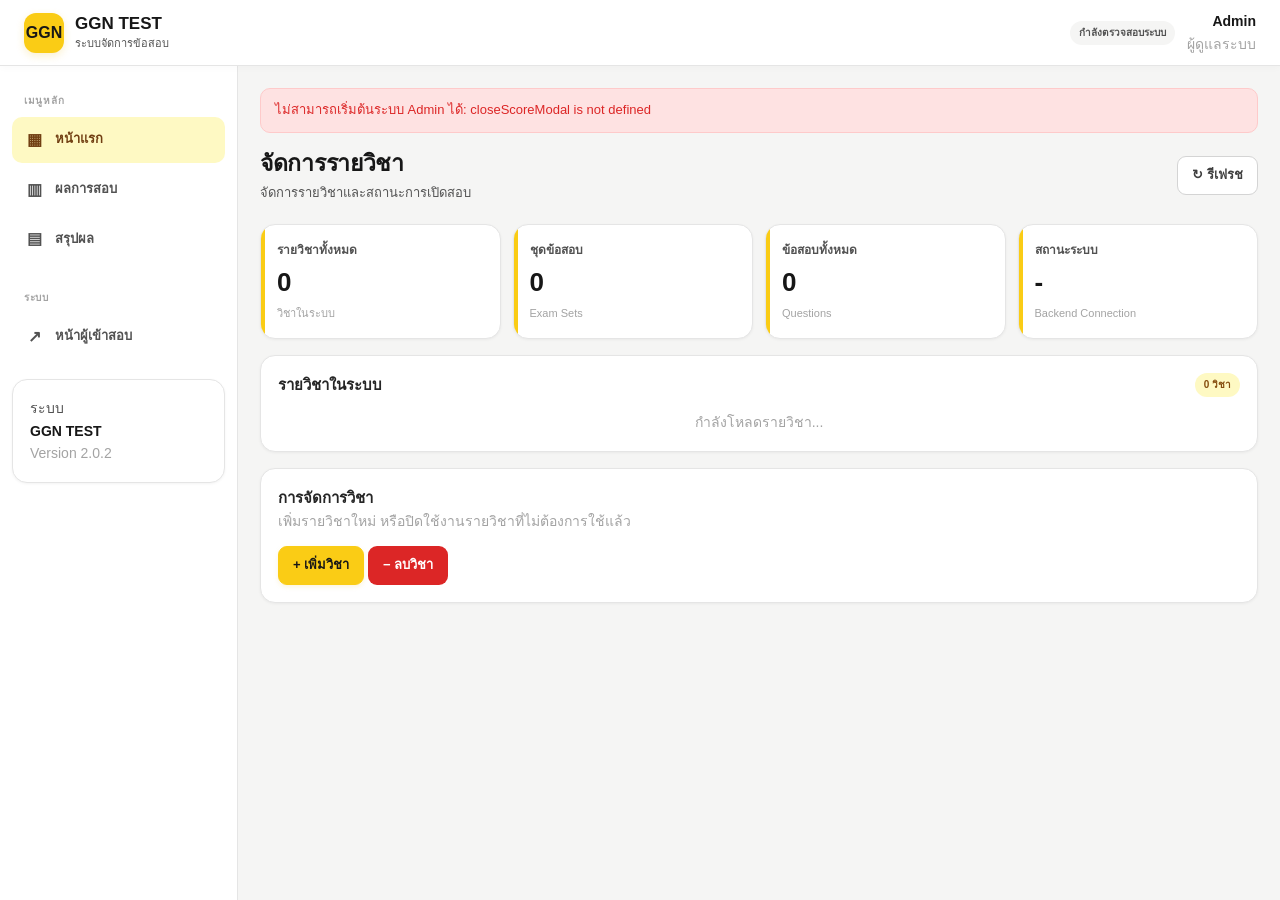
==== admin.html @ 01e1faf5 "Initial commit" ====
<!DOCTYPE html>
<html lang="th">
<head>
  <meta charset="UTF-8">
  <meta name="viewport" content="width=device-width, initial-scale=1.0">
  <meta name="description" content="GGN Test Admin - ระบบจัดการข้อสอบ">
  <meta name="theme-color" content="#facc15">

  <title>GGN TEST | Admin</title>

  <link rel="stylesheet" href="css/style.css?v=2.3.0">
</head>

<body>

  <!-- HEADER -->
  <header class="main-header">
    <div class="brand">
      <div class="brand-logo">GGN</div>
      <div>
        <div class="brand-name">GGN TEST</div>
        <div class="brand-subtitle">ระบบจัดการข้อสอบ</div>
      </div>
    </div>

    <div class="flex flex-center gap-3">
      <div id="admin-connection-status" class="admin-connection">
        <span class="badge badge-secondary">กำลังตรวจสอบระบบ</span>
      </div>

      <div class="text-right">
        <strong id="admin-name">Admin</strong>
        <div id="admin-role" class="text-muted">ผู้ดูแลระบบ</div>
      </div>
    </div>
  </header>

  <div class="admin-layout">

    <!-- SIDEBAR -->
    <aside class="sidebar">
      <div class="sidebar-title">เมนูหลัก</div>

      <ul class="sidebar-menu">
        <li>
          <a href="#dashboard"
             class="sidebar-link active"
             data-section="dashboard">
            <span class="sidebar-icon">▦</span>
            หน้าแรก
          </a>
        </li>

        <li>
          <a href="#results"
             class="sidebar-link"
             data-section="results">
            <span class="sidebar-icon">▥</span>
            ผลการสอบ
          </a>
        </li>

        <li>
          <a href="#summary"
             class="sidebar-link"
             data-section="summary">
            <span class="sidebar-icon">▤</span>
            สรุปผล
          </a>
        </li>
      </ul>

      <div class="sidebar-title mt-4">ระบบ</div>

      <ul class="sidebar-menu">
        <li>
          <a href="index.html"
             class="sidebar-link"
             target="_blank"
             rel="noopener">
            <span class="sidebar-icon">↗</span>
            หน้าผู้เข้าสอบ
          </a>
        </li>
      </ul>

      <div class="card mt-4">
        <div class="text-secondary">ระบบ</div>
        <strong>GGN TEST</strong>
        <div class="text-muted">Version 2.0.2</div>
      </div>
    </aside>

    <!-- MAIN -->
    <main class="admin-main">
      <div class="page-content">

        <div id="admin-global-alert"
             class="alert hidden"
             role="alert"
             aria-live="polite"></div>

        <!-- GLOBAL LOADING -->
        <div id="admin-loading"
             class="admin-loading-screen">
          <div class="loading-content">
            <div class="spinner"></div>
            <p>กำลังโหลดข้อมูลระบบ</p>
          </div>
        </div>

        <!-- ==========================================
             PAGE 1: DASHBOARD / SUBJECTS
             ========================================== -->
        <section id="dashboard-section" class="admin-section">

          <div class="page-header">
            <div>
              <h1 class="page-title">จัดการรายวิชา</h1>
              <p class="page-description">
                จัดการรายวิชาและสถานะการเปิดสอบ
              </p>
            </div>

            <button type="button"
                    id="btn-refresh-dashboard"
                    class="btn btn-secondary">
              ↻ รีเฟรช
            </button>
          </div>

          <div class="stats-grid mb-4">

            <div class="stat-card">
              <div class="stat-label">รายวิชาทั้งหมด</div>
              <div id="stat-total-subjects" class="stat-value">0</div>
              <div class="stat-description">วิชาในระบบ</div>
            </div>

            <div class="stat-card">
              <div class="stat-label">ชุดข้อสอบ</div>
              <div id="stat-total-examsets" class="stat-value">0</div>
              <div class="stat-description">Exam Sets</div>
            </div>

            <div class="stat-card">
              <div class="stat-label">ข้อสอบทั้งหมด</div>
              <div id="stat-total-questions" class="stat-value">0</div>
              <div class="stat-description">Questions</div>
            </div>

            <div class="stat-card">
              <div class="stat-label">สถานะระบบ</div>
              <div id="stat-system-status"
                   class="stat-value text-success">-</div>
              <div class="stat-description">Backend Connection</div>
            </div>

          </div>

          <div class="card mb-4">
            <div class="card-header">
              <div class="card-title">รายวิชาในระบบ</div>
              <span id="dashboard-subject-count" class="badge badge-primary">0 วิชา</span>
            </div>

            <div id="dashboard-subjects-loading"
                 class="text-center text-muted">
              กำลังโหลดรายวิชา...
            </div>

            <div id="dashboard-subject-list"
                 class="subject-grid">
              <!-- Rendered by admin.js -->
            </div>

            <div id="dashboard-subjects-empty"
                 class="empty-state hidden">
              <div class="empty-state-title">
                ไม่พบข้อมูลรายวิชา
              </div>
            </div>
          </div>

          <div class="card subject-management-card">
            <div class="card-header">
              <div>
                <div class="card-title">การจัดการวิชา</div>
                <p class="text-muted">เพิ่มรายวิชาใหม่ หรือปิดใช้งานรายวิชาที่ไม่ต้องการใช้แล้ว</p>
              </div>
            </div>

            <div class="subject-management-actions">
              <button type="button"
                      id="btn-add-subject"
                      class="btn btn-primary">
                + เพิ่มวิชา
              </button>

              <button type="button"
                      id="btn-delete-subject"
                      class="btn btn-danger">
                − ลบวิชา
              </button>
            </div>
          </div>

        </section>

        <!-- ==========================================
             PAGE 2: QUESTION MANAGEMENT
             ========================================== -->
        <section id="questions-section"
                 class="admin-section hidden">

          <div class="page-header">
            <div>
              <button type="button"
                      id="btn-back-subjects"
                      class="btn btn-secondary btn-sm">
                ← กลับหน้ารายวิชา
              </button>
              <h1 id="question-page-subject-name" class="page-title">จัดการข้อสอบ</h1>
              <p id="question-page-description" class="page-description">
                แสดงข้อสอบทั้งหมดของรายวิชาที่เลือก พร้อมตัวเลือกและเฉลย
              </p>
            </div>

            <button type="button"
                    id="btn-add-question"
                    class="btn btn-primary">
              + เพิ่มข้อสอบ
            </button>
          </div>

          <div class="card question-subject-context mb-4">
            <div class="card-header">
              <div class="card-title">คลังข้อสอบรายวิชา</div>
              <span id="question-subject-context" class="badge badge-primary">ยังไม่ได้เลือกรายวิชา</span>
            </div>
            <p class="text-muted">รายการนี้รวมข้อสอบของรายวิชาที่เลือกจากทุกชุดสอบและรุ่น โดยแสดงชุดสอบกำกับในแต่ละข้อ</p>
          </div>

          <div class="card mb-4 hidden" aria-hidden="true">
            <div class="card-header">
              <div class="card-title">ค้นหาและกรองข้อสอบ</div>
            </div>

            <div class="form-row">

              <div class="form-group">
                <label for="filter-subject" class="form-label">
                  รายวิชา
                </label>
                <select id="filter-subject" class="form-control">
                  <option value="">ทุกรายวิชา</option>
                </select>
              </div>

              <div class="form-group">
                <label for="filter-examset" class="form-label">
                  ชุดข้อสอบ
                </label>
                <select id="filter-examset"
                        class="form-control"
                        disabled>
                  <option value="">เลือกรายวิชาก่อน</option>
                </select>
              </div>

              <div class="form-group">
                <label for="filter-question-status"
                       class="form-label">
                  สถานะข้อสอบ
                </label>
                <select id="filter-question-status"
                        class="form-control">
                  <option value="">ทุกสถานะ</option>
                  <option value="ACTIVE">ใช้งาน</option>
                  <option value="INACTIVE">ปิดใช้งาน</option>
                </select>
              </div>

              <div class="form-group">
                <label for="question-search" class="form-label">
                  ค้นหาข้อความ
                </label>
                <input type="search"
                       id="question-search"
                       class="form-control"
                       placeholder="ค้นหาคำถาม...">
              </div>

            </div>

            <div class="flex flex-wrap gap-2">
              <button type="button"
                      id="btn-search-questions"
                      class="btn btn-primary">
                ค้นหา
              </button>

              <button type="button"
                      id="btn-reset-question-filter"
                      class="btn btn-secondary">
                ล้างตัวกรอง
              </button>
            </div>
          </div>

          <div class="card">
            <div class="card-header">
              <div class="card-title">รายการข้อสอบ</div>
              <span id="question-count"
                    class="badge badge-info">0 รายการ</span>
            </div>

            <div id="question-list-loading"
                 class="text-center text-muted">
              กำลังโหลดข้อสอบ...
            </div>

            <div id="question-table-container"
                 class="table-wrapper hidden">
              <table class="table">
                <thead>
                  <tr>
                    <th width="65">ข้อ</th>
                    <th>คำถามและตัวเลือก A–D</th>
                    <th>ชุดสอบ / รุ่น</th>
                    <th width="80">คะแนน</th>
                    <th width="90">เฉลย</th>
                    <th width="100">สถานะ</th>
                    <th width="130">จัดการ</th>
                  </tr>
                </thead>
                <tbody id="question-table-body"></tbody>
              </table>
            </div>

            <div id="question-list-empty"
                 class="empty-state hidden">
              <div class="empty-state-title">ไม่พบข้อสอบ</div>
              <p class="empty-state-description">
                รายวิชานี้ยังไม่มีข้อสอบ หรือยังไม่มีชุดสอบที่กำหนดไว้
              </p>
            </div>
          </div>

        </section>

        <!-- ==========================================
             PAGE 3: RESULTS
             ========================================== -->
        <section id="results-section"
                 class="admin-section hidden">

          <div class="page-header">
            <div>
              <h1 class="page-title">ผลการสอบ</h1>
              <p class="page-description">
                ตรวจสอบคะแนนรายบุคคลทั้ง 9 วิชา และแก้ไขคะแนนรายข้อ
              </p>
            </div>
            <button type="button" id="btn-refresh-results" class="btn btn-secondary">
              ↻ รีเฟรช
            </button>
          </div>

          <div class="card mb-4">
            <div class="form-row">
              <div class="form-group">
                <label for="result-filter-cohort" class="form-label">รุ่นการทดสอบ</label>
                <select id="result-filter-cohort" class="form-control">
                  <option value="">เลือกรุ่นสอบ</option>
                </select>
              </div>
              <div class="form-group">
                <label for="result-search" class="form-label">ค้นหาผู้เข้าสอบ</label>
                <input type="search" id="result-search" class="form-control"
                       placeholder="ชื่อหรือเลขประจำตัวประชาชน">
              </div>
            </div>
            <button type="button" id="btn-search-results" class="btn btn-primary">
              ค้นหา
            </button>
          </div>

          <div id="result-list-panel" class="card">
            <div class="card-header">
              <div class="card-title">คะแนนผู้เข้าสอบรายบุคคล</div>
              <span id="result-count" class="badge badge-info">0 รายการ</span>
            </div>
            <div id="result-list-loading" class="text-center text-muted">
              กำลังโหลดผลสอบ...
            </div>
            <div id="result-table-container" class="table-wrapper hidden">
              <table class="table result-wide-table">
                <thead id="result-table-head"></thead>
                <tbody id="result-table-body"></tbody>
              </table>
            </div>
            <div id="result-list-empty" class="empty-state hidden">
              <div class="empty-state-title">ยังไม่มีข้อมูลผลสอบ</div>
            </div>
          </div>

          <div id="result-detail-panel" class="card hidden mt-4">
            <div class="card-header">
              <div>
                <div class="card-title">แก้ไขคะแนนรายบุคคล</div>
                <div id="result-detail-person" class="text-muted"></div>
              </div>
              <button type="button" id="btn-back-results" class="btn btn-secondary">
                กลับรายการ
              </button>
            </div>
            <p class="text-muted">
              แสดงคำตอบและคะแนนทั้ง 9 วิชา 90 ข้อ เปลี่ยนคะแนนแล้วระบบจะบันทึกทับทันที
            </p>
            <div id="result-detail-loading" class="text-center text-muted hidden">
              กำลังโหลดรายละเอียด...
            </div>
            <div id="result-detail-content" class="result-detail-grid"></div>
          </div>
        </section>

        <section id="summary-section" class="admin-section hidden">
          <div class="page-header">
            <div>
              <h1 class="page-title">สรุปผลการสอบ</h1>
              <p class="page-description">
                คะแนนเฉลี่ยของผู้เข้าสอบทั้งรุ่น แยกตาม 9 วิชา
              </p>
            </div>
            <button type="button" id="btn-refresh-summary" class="btn btn-secondary">
              ↻ รีเฟรช
            </button>
          </div>

          <div class="card mb-4">
            <div class="summary-toolbar">
              <div class="form-group">
                <label for="summary-filter-cohort" class="form-label">รุ่นการทดสอบ</label>
                <select id="summary-filter-cohort" class="form-control">
                  <option value="">เลือกรุ่นการทดสอบ</option>
                </select>
              </div>
              <button type="button" id="btn-load-summary" class="btn btn-primary">
                แสดงคะแนนเฉลี่ย
              </button>
            </div>
          </div>

          <div class="card">
            <div id="summary-loading" class="text-center text-muted hidden">
              กำลังคำนวณคะแนนเฉลี่ย...
            </div>
            <div class="table-wrapper">
              <table class="table">
                <thead>
                  <tr>
                    <th>ลำดับ</th>
                    <th>รายวิชา</th>
                    <th>คะแนนเฉลี่ย</th>
                  </tr>
                </thead>
                <tbody id="summary-subject-body"></tbody>
              </table>
            </div>
            <div id="summary-empty" class="empty-state hidden">
              <div class="empty-state-title">ยังไม่มีข้อมูลคะแนน</div>
            </div>
          </div>
        </section>

      </div>
    </main>
  </div>

  <!-- ================================================
       ADD SUBJECT MODAL
       ================================================ -->
  <div id="subject-add-modal"
       class="modal-overlay hidden"
       role="dialog"
       aria-modal="true"
       aria-labelledby="subject-add-modal-title">
    <div class="modal">
      <div class="modal-header">
        <h3 id="subject-add-modal-title" class="modal-title">เพิ่มรายวิชา</h3>
        <button type="button" id="btn-close-subject-add-modal" class="btn btn-secondary btn-sm">ปิด</button>
      </div>
      <form id="subject-add-form">
        <div class="modal-body">
          <div class="form-group">
            <label for="subject-add-code" class="form-label">รหัสวิชา <span class="required">*</span></label>
            <input type="text" id="subject-add-code" name="subjectCode" class="form-control" maxlength="40" required>
          </div>
          <div class="form-group">
            <label for="subject-add-name" class="form-label">ชื่อวิชา <span class="required">*</span></label>
            <input type="text" id="subject-add-name" name="subjectName" class="form-control" maxlength="150" required>
          </div>
          <div class="form-group">
            <label for="subject-add-order" class="form-label">ลำดับการแสดงผล</label>
            <input type="number" id="subject-add-order" name="displayOrder" class="form-control" min="1" step="1">
          </div>
          <div id="subject-add-form-error" class="alert alert-danger hidden" role="alert"></div>
        </div>
        <div class="modal-footer">
          <button type="button" id="btn-cancel-subject-add" class="btn btn-secondary">ยกเลิก</button>
          <button type="submit" id="btn-save-subject" class="btn btn-primary">บันทึกวิชา</button>
        </div>
      </form>
    </div>
  </div>

  <!-- ================================================
       DELETE / DEACTIVATE SUBJECT MODAL
       ================================================ -->
  <div id="subject-delete-modal"
       class="modal-overlay hidden"
       role="dialog"
       aria-modal="true"
       aria-labelledby="subject-delete-modal-title">
    <div class="modal">
      <div class="modal-header">
        <h3 id="subject-delete-modal-title" class="modal-title">ลบหรือปิดใช้งานรายวิชา</h3>
        <button type="button" id="btn-close-subject-delete-modal" class="btn btn-secondary btn-sm">ปิด</button>
      </div>
      <form id="subject-delete-form">
        <div class="modal-body">
          <div class="form-group">
            <label for="subject-delete-select" class="form-label">เลือกรายวิชา</label>
            <select id="subject-delete-select" name="subjectId" class="form-control" required>
              <option value="">เลือกรายวิชา</option>
            </select>
          </div>
          <div class="alert alert-warning">
            หากวิชานี้ยังไม่มีประวัติการสอบ ระบบจะลบชุดสอบและข้อสอบที่ผูกอยู่ด้วย หากมีประวัติการสอบหรือคะแนน ระบบจะปิดใช้งานแทนการลบเพื่อรักษาข้อมูลย้อนหลัง
          </div>
          <div id="subject-delete-form-error" class="alert alert-danger hidden" role="alert"></div>
        </div>
        <div class="modal-footer">
          <button type="button" id="btn-cancel-subject-delete" class="btn btn-secondary">ยกเลิก</button>
          <button type="submit" id="btn-confirm-subject-delete" class="btn btn-danger">ยืนยัน</button>
        </div>
      </form>
    </div>
  </div>

  <!-- ================================================
       QUESTION MODAL
       ================================================ -->
  <div id="question-modal"
       class="modal-overlay hidden"
       role="dialog"
       aria-modal="true"
       aria-labelledby="question-modal-title">

    <div class="modal modal-lg">

      <div class="modal-header">
        <h3 id="question-modal-title" class="modal-title">
          เพิ่มข้อสอบ
        </h3>

        <button type="button"
                id="btn-close-question-modal"
                class="btn btn-secondary btn-sm"
                aria-label="ปิด">
          ปิด
        </button>
      </div>

      <form id="question-form">
        <div class="modal-body">

          <input type="hidden"
                 id="question-id"
                 name="questionId">

          <div class="form-group">
            <label for="question-subject" class="form-label">
              รายวิชา <span class="required">*</span>
            </label>
            <select id="question-subject"
                    name="subjectId"
                    class="form-control"
                    required>
              <option value="">เลือกรายวิชา</option>
            </select>
          </div>

          <div class="form-group">
            <label for="question-examset" class="form-label">
              ชุดข้อสอบ / รุ่น <span class="required">*</span>
            </label>
            <select id="question-examset"
                    name="examSetId"
                    class="form-control"
                    required>
              <option value="">เลือกรายวิชาก่อน</option>
            </select>
            <div class="form-hint">
              หากวิชามีหลายรุ่น ให้เลือกชุดข้อสอบของรุ่นที่ต้องการเพิ่มหรือแก้ไข
            </div>
          </div>

          <div class="form-row">

            <div class="form-group">
              <label for="question-number" class="form-label">
                ลำดับข้อ <span class="required">*</span>
              </label>
              <input type="number"
                     id="question-number"
                     name="questionNo"
                     class="form-control"
                     min="1"
                     step="1"
                     required>
            </div>

            <div class="form-group">
              <label for="question-score" class="form-label">
                คะแนน <span class="required">*</span>
              </label>
              <input type="number"
                     id="question-score"
                     name="score"
                     class="form-control"
                     min="0"
                     step="0.5"
                     value="1"
                     required>
            </div>

          </div>

          <div class="form-group">
            <label for="question-text" class="form-label">
              คำถาม <span class="required">*</span>
            </label>
            <textarea id="question-text"
                      name="questionText"
                      class="form-control"
                      rows="4"
                      required
                      placeholder="พิมพ์ข้อความคำถาม..."></textarea>
          </div>

          <div class="form-group">
            <label for="question-image-url" class="form-label">
              URL รูปภาพประกอบ
            </label>
            <input type="url"
                   id="question-image-url"
                   name="questionImageUrl"
                   class="form-control"
                   placeholder="https://...">
            <div class="form-hint">
              เว้นว่างได้หากไม่มีรูปภาพประกอบ
            </div>
          </div>

          <div class="section">
            <h3 class="section-title">ตัวเลือกคำตอบ</h3>

            <div class="form-group">
              <label for="choice-a" class="form-label">
                ตัวเลือก A <span class="required">*</span>
              </label>
              <textarea id="choice-a"
                        name="choiceA"
                        class="form-control"
                        rows="2"
                        required></textarea>
            </div>

            <div class="form-group">
              <label for="choice-b" class="form-label">
                ตัวเลือก B <span class="required">*</span>
              </label>
              <textarea id="choice-b"
                        name="choiceB"
                        class="form-control"
                        rows="2"
                        required></textarea>
            </div>

            <div class="form-group">
              <label for="choice-c" class="form-label">
                ตัวเลือก C <span class="required">*</span>
              </label>
              <textarea id="choice-c"
                        name="choiceC"
                        class="form-control"
                        rows="2"
                        required></textarea>
            </div>

            <div class="form-group">
              <label for="choice-d" class="form-label">
                ตัวเลือก D <span class="required">*</span>
              </label>
              <textarea id="choice-d"
                        name="choiceD"
                        class="form-control"
                        rows="2"
                        required></textarea>
            </div>
          </div>

          <div class="form-group">
            <label for="correct-answer" class="form-label">
              เฉลยคำตอบ <span class="required">*</span>
            </label>
            <select id="correct-answer"
                    name="correctAnswer"
                    class="form-control"
                    required>
              <option value="">เลือกคำตอบที่ถูกต้อง</option>
              <option value="A">A</option>
              <option value="B">B</option>
              <option value="C">C</option>
              <option value="D">D</option>
            </select>
            <div class="form-hint">
              เฉลยจะถูกจัดเก็บใน Backend
              และไม่ส่งไปยังหน้าผู้เข้าสอบ
            </div>
          </div>

          <div class="form-group">
            <label for="question-explanation" class="form-label">
              คำอธิบายเพิ่มเติม
            </label>
            <textarea id="question-explanation"
                      name="explanation"
                      class="form-control"
                      rows="3"
                      placeholder="คำอธิบายสำหรับเจ้าหน้าที่..."></textarea>
          </div>

          <div class="form-group">
            <label for="question-status" class="form-label">
              สถานะข้อสอบ
            </label>
            <select id="question-status"
                    name="status"
                    class="form-control">
              <option value="ACTIVE">ใช้งาน</option>
              <option value="INACTIVE">ปิดใช้งาน</option>
            </select>
          </div>

          <div id="question-form-error"
               class="alert alert-danger hidden"
               role="alert"></div>

        </div>

        <div class="modal-footer">
          <button type="button"
                  id="btn-cancel-question"
                  class="btn btn-secondary">
            ยกเลิก
          </button>

          <button type="submit"
                  id="btn-save-question"
                  class="btn btn-primary">
            บันทึกข้อสอบ
          </button>
        </div>
      </form>
    </div>
  </div>

  <!-- ================================================
       SCORE ADJUSTMENT MODAL
       ================================================ -->
  <div id="score-modal"
       class="modal-overlay hidden"
       role="dialog"
       aria-modal="true"
       aria-labelledby="score-modal-title">

    <div class="modal">

      <div class="modal-header">
        <h3 id="score-modal-title" class="modal-title">
          ปรับคะแนนสอบ
        </h3>

        <button type="button"
                id="btn-close-score-modal"
                class="btn btn-secondary btn-sm">
          ปิด
        </button>
      </div>

      <form id="score-form">
        <div class="modal-body">

          <input type="hidden" id="adjust-attempt-id">

          <div class="form-group">
            <label class="form-label">ผู้เข้าสอบ</label>
            <strong id="adjust-examinee-name">-</strong>
          </div>

          <div class="form-group">
            <label class="form-label">รายวิชา</label>
            <strong id="adjust-subject-name">-</strong>
          </div>

          <div class="form-group">
            <label for="adjust-score" class="form-label">
              คะแนนใหม่ <span class="required">*</span>
            </label>
            <input type="number"
                   id="adjust-score"
                   class="form-control"
                   min="0"
                   step="0.5"
                   required>
            <div class="form-hint">
              คะแนนต้องไม่เกินคะแนนเต็ม
            </div>
          </div>

          <div class="form-group">
            <label for="adjust-reason" class="form-label">
              เหตุผลในการปรับคะแนน <span class="required">*</span>
            </label>
            <textarea id="adjust-reason"
                      class="form-control"
                      rows="3"
                      required
                      placeholder="ระบุเหตุผลในการปรับคะแนน..."></textarea>
          </div>

          <div id="score-form-error"
               class="alert alert-danger hidden"></div>

        </div>

        <div class="modal-footer">
          <button type="button"
                  id="btn-cancel-score"
                  class="btn btn-secondary">
            ยกเลิก
          </button>

          <button type="submit"
                  id="btn-save-score"
                  class="btn btn-primary">
            บันทึกคะแนน
          </button>
        </div>
      </form>
    </div>
  </div>

  <!-- ================================================
       CONFIRMATION MODAL
       ================================================ -->
  <div id="admin-confirm-modal"
       class="modal-overlay hidden"
       role="dialog"
       aria-modal="true"
       aria-labelledby="admin-confirm-title">

    <div class="modal">

      <div class="modal-header">
        <h3 id="admin-confirm-title" class="modal-title">
          ยืนยันการดำเนินการ
        </h3>
      </div>

      <div id="admin-confirm-message" class="modal-body">
        กรุณายืนยันการดำเนินการ
      </div>

      <div class="modal-footer">
        <button type="button"
                id="btn-admin-confirm-cancel"
                class="btn btn-secondary">
          ยกเลิก
        </button>

        <button type="button"
                id="btn-admin-confirm-ok"
                class="btn btn-danger">
          ยืนยัน
        </button>
      </div>

    </div>
  </div>

  <!-- SCRIPTS -->
  <script src="js/api.js"></script>
  <script src="js/admin.js?v=3.2.0"></script>

</body>
</html>
---- css/style.css ----
/* ======================================================
   GGN TEST
   MAIN STYLESHEET
   Version: 2.1.0
   Updated: 2026-11-11
   Theme: Yellow / Black / White
   ====================================================== */


/* ======================================================
   1. ROOT
   ====================================================== */

:root {
  --primary: #facc15;
  --primary-dark: #eab308;
  --primary-light: #fef9c3;

  --secondary: #475569;

  --success: #15803d;
  --success-light: #dcfce7;

  --warning: #a16207;
  --warning-light: #fef3c7;

  --danger: #dc2626;
  --danger-light: #fee2e2;

  --info: #0369a1;
  --info-light: #e0f2fe;

  --background: #f5f5f4;
  --surface: #ffffff;
  --surface-soft: #fafaf9;

  --text-primary: #171717;
  --text-secondary: #525252;
  --text-muted: #a3a3a3;

  --border: #e5e5e5;
  --border-dark: #d4d4d4;

  --sidebar-width: 238px;
  --header-height: 66px;

  --radius-sm: 7px;
  --radius-md: 11px;
  --radius-lg: 15px;
  --radius-xl: 20px;

  --shadow-sm: 0 1px 3px rgba(0,0,0,.05);
  --shadow-md: 0 5px 18px rgba(0,0,0,.06);
  --shadow-lg: 0 12px 35px rgba(0,0,0,.12);

  --transition: .2s ease;
}


/* ======================================================
   2. RESET
   ====================================================== */

* {
  margin: 0;
  padding: 0;
  box-sizing: border-box;
}

html {
  scroll-behavior: smooth;
}

body {
  min-height: 100vh;
  font-family: "Sarabun", "Noto Sans Thai", Tahoma, sans-serif;
  font-size: 14px;
  line-height: 1.6;
  color: var(--text-primary);
  background: var(--background);
}

button,
input,
select,
textarea {
  font: inherit;
}

button {
  cursor: pointer;
}

button:disabled {
  cursor: not-allowed;
  opacity: .55;
}

img {
  max-width: 100%;
}

a {
  color: #a16207;
  text-decoration: none;
}

a:hover {
  text-decoration: none;
}


/* ======================================================
   3. TYPOGRAPHY
   ====================================================== */

h1, h2, h3, h4, h5 {
  color: var(--text-primary);
  font-weight: 700;
  line-height: 1.4;
}

h1 { font-size: 26px; }
h2 { font-size: 22px; }
h3 { font-size: 18px; }
h4 { font-size: 16px; }

p {
  color: var(--text-secondary);
}

.text-primary { color: #a16207; }
.text-secondary { color: var(--text-secondary); }
.text-muted { color: var(--text-muted); }
.text-success { color: var(--success); }
.text-danger { color: var(--danger); }
.text-warning { color: var(--warning); }
.text-center { text-align: center; }
.text-right { text-align: right; }
.text-bold { font-weight: 700; }


/* ======================================================
   4. LAYOUT
   ====================================================== */

.container {
  width: 100%;
  max-width: 1400px;
  margin: 0 auto;
  padding: 22px;
}

.page-content {
  padding: 22px;
}

.page-header {
  display: flex;
  justify-content: space-between;
  align-items: center;
  flex-wrap: wrap;
  gap: 14px;
  margin-bottom: 20px;
}

.page-title {
  font-size: 23px;
  font-weight: 800;
  letter-spacing: -.3px;
}

.page-description {
  margin-top: 4px;
  color: var(--text-secondary);
  font-size: 13px;
}

.section {
  margin-bottom: 22px;
}

.section-title {
  font-size: 16px;
  font-weight: 700;
  margin-bottom: 13px;
}

.flex { display: flex; }

.flex-center {
  display: flex;
  align-items: center;
  justify-content: center;
}

.flex-between {
  display: flex;
  justify-content: space-between;
  align-items: center;
}

.flex-wrap { flex-wrap: wrap; }

.gap-1 { gap: 4px; }
.gap-2 { gap: 8px; }
.gap-3 { gap: 12px; }
.gap-4 { gap: 16px; }


/* ======================================================
   5. HEADER
   ====================================================== */

.main-header {
  min-height: var(--header-height);
  background: #fff;
  border-bottom: 1px solid var(--border);
  display: flex;
  align-items: center;
  justify-content: space-between;
  gap: 12px;
  padding: 0 24px;
  position: sticky;
  top: 0;
  z-index: 100;
  box-shadow: 0 2px 8px rgba(0,0,0,.025);
}

.brand {
  display: flex;
  align-items: center;
  gap: 11px;
  min-width: 0;
}

.brand-logo {
  width: 40px;
  height: 40px;
  flex-shrink: 0;
  background: var(--primary);
  color: #171717;
  border-radius: 12px;
  display: flex;
  align-items: center;
  justify-content: center;
  font-size: 16px;
  font-weight: 900;
  box-shadow: 0 3px 8px rgba(234,179,8,.2);
}

.brand-name {
  font-size: 17px;
  font-weight: 800;
  line-height: 1.3;
  color: #171717;
}

.brand-subtitle {
  font-size: 11px;
  color: var(--text-secondary);
}


/* ======================================================
   6. ADMIN LAYOUT
   ====================================================== */

.admin-layout {
  display: flex;
  min-height: calc(100vh - var(--header-height));
}

.sidebar {
  width: var(--sidebar-width);
  min-width: var(--sidebar-width);
  background: #fff;
  border-right: 1px solid var(--border);
  padding: 19px 12px;
  display: flex;
  flex-direction: column;
}

.sidebar-title {
  padding: 8px 12px;
  font-size: 10px;
  color: var(--text-muted);
  font-weight: 800;
  letter-spacing: .7px;
}

.sidebar-menu {
  list-style: none;
}

.sidebar-menu li {
  margin-bottom: 4px;
}

.sidebar-link {
  display: flex;
  align-items: center;
  gap: 11px;
  padding: 10px 12px;
  border-radius: 10px;
  color: var(--text-secondary);
  font-size: 13px;
  font-weight: 600;
  transition: var(--transition);
}

.sidebar-link:hover {
  background: #fafaf9;
  color: #171717;
}

.sidebar-link.active {
  background: var(--primary-light);
  color: #713f12;
  font-weight: 800;
}

.sidebar-icon {
  width: 20px;
  text-align: center;
  font-size: 16px;
}

.admin-main {
  flex: 1;
  min-width: 0;
  overflow-x: hidden;
}


/* ======================================================
   7. CARDS
   ====================================================== */

.card {
  background: var(--surface);
  border: 1px solid var(--border);
  border-radius: var(--radius-lg);
  padding: 17px;
  box-shadow: var(--shadow-sm);
}

.card-header {
  display: flex;
  justify-content: space-between;
  align-items: center;
  gap: 12px;
  margin-bottom: 14px;
}

.card-title {
  font-size: 15px;
  font-weight: 800;
  color: #262626;
}

.card-body {
  width: 100%;
}

.card-footer {
  margin-top: 15px;
  padding-top: 15px;
  border-top: 1px solid var(--border);
}


/* ======================================================
   8. DASHBOARD STATISTICS
   ====================================================== */

.stats-grid {
  display: grid;
  grid-template-columns: repeat(4, minmax(0, 1fr));
  gap: 12px;
}

.stat-card {
  background: #fff;
  border: 1px solid var(--border);
  border-radius: var(--radius-lg);
  padding: 16px;
  box-shadow: var(--shadow-sm);
  position: relative;
  overflow: hidden;
}

.stat-card::before {
  content: "";
  position: absolute;
  inset: 0 auto 0 0;
  width: 4px;
  background: var(--primary);
}

.stat-label {
  color: var(--text-secondary);
  font-size: 12px;
  font-weight: 600;
  margin-bottom: 6px;
}

.stat-value {
  font-size: 26px;
  font-weight: 900;
  line-height: 1.3;
  color: #171717;
}

.stat-description {
  font-size: 11px;
  color: var(--text-muted);
  margin-top: 5px;
}


/* ======================================================
   9. BUTTONS
   ====================================================== */

.btn {
  display: inline-flex;
  align-items: center;
  justify-content: center;
  gap: 7px;
  min-height: 36px;
  padding: 8px 14px;
  border: 1px solid transparent;
  border-radius: 9px;
  font-size: 13px;
  font-weight: 700;
  transition:
    background var(--transition),
    color var(--transition),
    border-color var(--transition),
    box-shadow var(--transition),
    transform var(--transition);
  white-space: nowrap;
}

.btn:active {
  transform: translateY(1px);
}

.btn:focus-visible {
  outline: 3px solid rgba(234,179,8,.35);
  outline-offset: 2px;
}

.btn:disabled {
  opacity: .5;
  pointer-events: none;
}

.btn-primary {
  background: var(--primary);
  color: #171717;
  border-color: var(--primary);
  box-shadow: 0 2px 5px rgba(234,179,8,.15);
}

.btn-primary:hover {
  background: #eab308;
  border-color: #eab308;
  box-shadow: 0 3px 9px rgba(234,179,8,.22);
}

.btn-secondary {
  background: #fff;
  color: #404040;
  border-color: var(--border-dark);
}

.btn-secondary:hover {
  background: #f5f5f4;
  border-color: #a3a3a3;
}

.btn-success {
  background: var(--success);
  color: #fff;
}

.btn-success:hover {
  background: #166534;
}

.btn-danger {
  background: var(--danger);
  color: #fff;
}

.btn-danger:hover {
  background: #b91c1c;
}

.btn-warning {
  background: #facc15;
  color: #171717;
}

.btn-sm {
  min-height: 30px;
  padding: 5px 10px;
  font-size: 12px;
}

.btn-lg {
  min-height: 43px;
  padding: 11px 20px;
  font-size: 15px;
}

.btn-block {
  width: 100%;
}


/* ======================================================
   10. FORMS
   ====================================================== */

.form-group {
  margin-bottom: 15px;
}

.form-label {
  display: block;
  margin-bottom: 6px;
  font-size: 12px;
  font-weight: 800;
  color: #404040;
}

.required {
  color: var(--danger);
}

.form-control {
  display: block;
  width: 100%;
  min-height: 38px;
  padding: 8px 11px;
  border: 1px solid var(--border-dark);
  border-radius: 9px;
  background: #fff;
  color: var(--text-primary);
  outline: none;
  transition: var(--transition);
  font-size: 13px;
}

.form-control:hover {
  border-color: #a3a3a3;
}

.form-control:focus {
  border-color: #eab308;
  box-shadow: 0 0 0 3px rgba(250,204,21,.2);
}

.form-control:disabled {
  background: #f5f5f4;
  color: #a3a3a3;
  cursor: not-allowed;
}

textarea.form-control {
  min-height: 90px;
  resize: vertical;
}

.form-hint {
  font-size: 11px;
  color: var(--text-muted);
  margin-top: 5px;
}

.form-error {
  font-size: 12px;
  color: var(--danger);
  margin-top: 5px;
}

.form-row {
  display: grid;
  grid-template-columns: repeat(2, minmax(0, 1fr));
  gap: 13px;
}


/* ======================================================
   11. TABLES
   ====================================================== */

.table-wrapper,
.summary-table-wrap {
  width: 100%;
  overflow-x: auto;
  border: 1px solid var(--border);
  border-radius: 10px;
  background: #fff;
}

.table {
  width: 100%;
  border-collapse: separate;
  border-spacing: 0;
  min-width: 620px;
}

.table th,
.table td {
  padding: 10px 12px;
  border-bottom: 1px solid #eeeeec;
  text-align: left;
  vertical-align: middle;
}

.table th {
  background: #fafaf9;
  color: #525252;
  font-size: 11px;
  font-weight: 800;
  white-space: nowrap;
}

.table td {
  font-size: 12px;
}

.table tbody tr {
  transition: background .15s ease;
}

.table tbody tr:hover {
  background: #fffdf2;
}

.table tbody tr:last-child td {
  border-bottom: none;
}

.table-empty {
  padding: 30px !important;
  text-align: center !important;
  color: var(--text-muted);
}


/* ======================================================
   12. BADGES
   ====================================================== */

.badge {
  display: inline-flex;
  align-items: center;
  justify-content: center;
  padding: 4px 9px;
  border-radius: 20px;
  font-size: 10px;
  font-weight: 800;
  white-space: nowrap;
}

.badge-primary {
  background: var(--primary-light);
  color: #854d0e;
}

.badge-success {
  background: var(--success-light);
  color: var(--success);
}

.badge-warning {
  background: var(--warning-light);
  color: var(--warning);
}

.badge-danger {
  background: var(--danger-light);
  color: var(--danger);
}

.badge-info {
  background: var(--info-light);
  color: var(--info);
}

.badge-secondary {
  background: #f5f5f4;
  color: #525252;
}


/* ======================================================
   13. ALERTS
   ====================================================== */

.alert {
  padding: 11px 14px;
  border-radius: 10px;
  margin-bottom: 14px;
  border: 1px solid transparent;
  font-size: 13px;
}

.alert-info {
  background: var(--info-light);
  color: var(--info);
  border-color: #bae6fd;
}

.alert-success {
  background: var(--success-light);
  color: var(--success);
  border-color: #bbf7d0;
}

.alert-warning {
  background: var(--warning-light);
  color: var(--warning);
  border-color: #fde68a;
}

.alert-danger {
  background: var(--danger-light);
  color: var(--danger);
  border-color: #fecaca;
}


/* ======================================================
   14. MODALS
   ====================================================== */

.modal-overlay {
  position: fixed;
  inset: 0;
  background: rgba(23,23,23,.55);
  display: flex;
  align-items: center;
  justify-content: center;
  padding: 16px;
  z-index: 1000;
  backdrop-filter: blur(2px);
}

.modal {
  width: 100%;
  max-width: 560px;
  max-height: 90vh;
  overflow-y: auto;
  background: #fff;
  border: 1px solid rgba(255,255,255,.5);
  border-radius: 16px;
  box-shadow: var(--shadow-lg);
}

.modal-lg {
  max-width: 820px;
}

.modal-header {
  padding: 15px 19px;
  border-bottom: 1px solid var(--border);
  display: flex;
  justify-content: space-between;
  align-items: center;
  gap: 12px;
  background: #fff;
}

.modal-title {
  font-size: 16px;
  font-weight: 800;
}

.modal-body {
  padding: 18px 19px;
}

.modal-footer {
  padding: 13px 19px;
  border-top: 1px solid var(--border);
  display: flex;
  justify-content: flex-end;
  gap: 8px;
  background: #fafaf9;
}


/* ======================================================
   15. LOADING
   ====================================================== */

.loading-overlay {
  position: fixed;
  inset: 0;
  background: rgba(255,255,255,.88);
  display: flex;
  align-items: center;
  justify-content: center;
  z-index: 2000;
}

.loading-content {
  text-align: center;
}

.spinner {
  width: 36px;
  height: 36px;
  border: 4px solid #e5e5e5;
  border-top-color: #eab308;
  border-radius: 50%;
  animation: spin .8s linear infinite;
  margin: 0 auto 12px;
}

@keyframes spin {
  to {
    transform: rotate(360deg);
  }
}


/* ======================================================
   16. EXAMINEE LOGIN
   ====================================================== */

.login-page {
  min-height: 100vh;
  display: flex;
  align-items: center;
  justify-content: center;
  padding: 20px;
  background: linear-gradient(
    135deg,
    #fefce8 0%,
    #f5f5f4 55%,
    #fff 100%
  );
}

.login-card {
  width: 100%;
  max-width: 450px;
  padding: 28px;
  background: #fff;
  border: 1px solid var(--border);
  border-radius: 18px;
  box-shadow: var(--shadow-md);
}

.login-header {
  text-align: center;
  margin-bottom: 24px;
}

.login-logo {
  width: 62px;
  height: 62px;
  margin: 0 auto 13px;
  border-radius: 18px;
  background: var(--primary);
  color: #171717;
  display: flex;
  align-items: center;
  justify-content: center;
  font-size: 22px;
  font-weight: 900;
}

.login-title {
  font-size: 22px;
  font-weight: 900;
}

.login-description {
  margin-top: 6px;
  color: var(--text-secondary);
}


/* ======================================================
   17. EXAM PAGE
   ====================================================== */

.exam-layout {
  max-width: 1050px;
  margin: 0 auto;
  padding: 22px;
}

.exam-header {
  background: #fff;
  border: 1px solid var(--border);
  border-radius: 15px;
  padding: 17px 20px;
  margin-bottom: 17px;
  display: flex;
  justify-content: space-between;
  align-items: center;
  gap: 15px;
}

.exam-subject {
  font-size: 17px;
  font-weight: 800;
}

.exam-timer {
  background: #fef2f2;
  color: var(--danger);
  padding: 8px 14px;
  border-radius: 9px;
  font-size: 17px;
  font-weight: 900;
  font-variant-numeric: tabular-nums;
}

.exam-progress {
  margin-top: 11px;
}

.progress-track {
  width: 100%;
  height: 7px;
  background: #e5e5e5;
  border-radius: 20px;
  overflow: hidden;
}

.progress-bar {
  height: 100%;
  background: #eab308;
  border-radius: 20px;
  transition: width .3s ease;
}

.exam-question-card {
  background: #fff;
  border: 1px solid var(--border);
  border-radius: 15px;
  padding: 22px;
  margin-bottom: 15px;
}

.question-number {
  font-size: 12px;
  font-weight: 800;
  color: #a16207;
  margin-bottom: 9px;
}

.question-text {
  font-size: 16px;
  font-weight: 700;
  line-height: 1.8;
  margin-bottom: 17px;
  white-space: pre-wrap;
}

.question-image {
  max-width: 100%;
  max-height: 340px;
  display: block;
  object-fit: contain;
  margin: 14px auto;
  border-radius: 10px;
}

.choice-list {
  display: flex;
  flex-direction: column;
  gap: 9px;
}

.choice-item {
  display: flex;
  align-items: flex-start;
  gap: 11px;
  padding: 12px 14px;
  border: 1px solid var(--border);
  border-radius: 10px;
  cursor: pointer;
  transition: var(--transition);
}

.choice-item:hover {
  background: #fffdf2;
  border-color: #eab308;
}

.choice-item.selected {
  background: #fef9c3;
  border-color: #eab308;
}

.choice-item input {
  margin-top: 4px;
  accent-color: #ca8a04;
}

.choice-label {
  font-weight: 900;
  color: #a16207;
  min-width: 22px;
}

.choice-text {
  color: var(--text-primary);
  line-height: 1.7;
}

.exam-navigation {
  display: flex;
  justify-content: space-between;
  gap: 10px;
  margin-top: 18px;
}

.exam-question-nav {
  display: flex;
  flex-wrap: wrap;
  gap: 7px;
  margin: 15px 0;
}

.question-nav-btn {
  width: 35px;
  height: 35px;
  border: 1px solid var(--border-dark);
  border-radius: 8px;
  background: #fff;
  color: var(--text-secondary);
  font-size: 12px;
  font-weight: 800;
}

.question-nav-btn.answered {
  background: var(--success-light);
  color: var(--success);
  border-color: var(--success);
}

.question-nav-btn.current {
  background: #171717;
  color: #facc15;
  border-color: #171717;
}


/* ======================================================
   18. EXAM RESULT
   ====================================================== */

.result-card {
  max-width: 570px;
  margin: 35px auto;
  padding: 28px;
  background: #fff;
  border: 1px solid var(--border);
  border-radius: 17px;
  text-align: center;
  box-shadow: var(--shadow-sm);
}

.result-score {
  font-size: 44px;
  font-weight: 900;
  color: #a16207;
  margin: 16px 0;
}

.result-status {
  display: inline-block;
  padding: 7px 17px;
  border-radius: 30px;
  font-weight: 800;
}

.result-status.pass {
  background: var(--success-light);
  color: var(--success);
}

.result-status.fail {
  background: var(--danger-light);
  color: var(--danger);
}


/* ======================================================
   19. EMPTY STATE
   ====================================================== */

.empty-state {
  padding: 35px 18px;
  text-align: center;
}

.empty-state-icon {
  font-size: 36px;
  margin-bottom: 10px;
  color: var(--text-muted);
}

.empty-state-title {
  font-size: 15px;
  font-weight: 800;
  margin-bottom: 5px;
}

.empty-state-description {
  font-size: 12px;
  color: var(--text-muted);
}


/* ======================================================
   20. ADMIN COMPONENTS
   ====================================================== */

.admin-section {
  width: 100%;
}

.admin-section.hidden,
.hidden {
  display: none !important;
}

.admin-loading-screen {
  position: fixed;
  inset: 0;
  z-index: 9999;
  display: flex;
  align-items: center;
  justify-content: center;
  background: rgba(255,255,255,.94);
}

.admin-loading-screen.hidden {
  display: none !important;
}

.admin-loading-screen .loading-content {
  text-align: center;
}

.admin-loading-screen p {
  margin-top: 10px;
  color: var(--text-secondary);
  font-size: 13px;
}

.admin-connection {
  font-size: 12px;
}


/* ======================================================
   22. SUMMARY
   ====================================================== */

.summary-toolbar {
  display: flex;
  flex-wrap: wrap;
  align-items: end;
  gap: 10px;
  margin-bottom: 0;
}

.summary-toolbar .form-group {
  flex: 1;
  min-width: 170px;
  margin-bottom: 0;
}

.summary-tabs {
  display: flex;
  gap: 5px;
  margin-bottom: 14px;
  border-bottom: 1px solid var(--border);
}

.summary-tab {
  padding: 9px 14px;
  border: 0;
  border-bottom: 3px solid transparent;
  border-radius: 8px 8px 0 0;
  background: transparent;
  color: var(--text-secondary);
  font-size: 12px;
  font-weight: 700;
  cursor: pointer;
  transition: var(--transition);
}

.summary-tab:hover {
  color: #171717;
  background: #fafaf9;
}

.summary-tab.active {
  color: #713f12;
  border-bottom-color: #eab308;
  background: #fffdf2;
  font-weight: 900;
}

.summary-stat-grid {
  display: grid;
  grid-template-columns: repeat(4, minmax(0, 1fr));
  gap: 10px;
  margin-bottom: 14px;
}

.summary-stat {
  padding: 13px;
  border: 1px solid var(--border);
  border-radius: 11px;
  background: #fff;
  box-shadow: var(--shadow-sm);
}

.summary-stat-label {
  font-size: 11px;
  color: var(--text-secondary);
  font-weight: 600;
}

.summary-stat-value {
  margin-top: 5px;
  font-size: 21px;
  font-weight: 900;
  color: #171717;
}

.summary-section-content {
  min-width: 0;
}

.summary-table-wrap table {
  min-width: 700px;
}


/* ======================================================
   23. UTILITY
   ====================================================== */

.invisible {
  visibility: hidden;
}

.w-full {
  width: 100%;
}

.max-w-sm {
  max-width: 400px;
}

.max-w-md {
  max-width: 600px;
}

.max-w-lg {
  max-width: 850px;
}

.mt-1 { margin-top: 4px; }
.mt-2 { margin-top: 8px; }
.mt-3 { margin-top: 12px; }
.mt-4 { margin-top: 16px; }

.mb-1 { margin-bottom: 4px; }
.mb-2 { margin-bottom: 8px; }
.mb-3 { margin-bottom: 12px; }
.mb-4 { margin-bottom: 16px; }


/* ======================================================
   24. TABLET
   ====================================================== */

@media (max-width: 1024px) {
  .stats-grid {
    grid-template-columns: repeat(2, minmax(0, 1fr));
  }

  .sidebar {
    width: 210px;
    min-width: 210px;
  }

  .page-content {
    padding: 17px;
  }
}


/* ======================================================
   25. MOBILE NAVIGATION
   ====================================================== */

@media (max-width: 900px) {
  .admin-layout {
    display: block;
  }

  .sidebar {
    width: 100%;
    min-width: 0;
    padding: 9px 12px;
    border-right: 0;
    border-bottom: 1px solid var(--border);
  }

  .sidebar-title,
  .sidebar > .card {
    display: none;
  }

  .sidebar-menu {
    display: flex;
    flex-wrap: nowrap;
    gap: 5px;
    overflow-x: auto;
    scrollbar-width: thin;
  }

  .sidebar-menu li {
    flex-shrink: 0;
    margin-bottom: 0;
  }

  .sidebar-link {
    padding: 8px 11px;
    font-size: 12px;
    white-space: nowrap;
  }

  .summary-stat-grid {
    grid-template-columns: repeat(2, minmax(0, 1fr));
  }
}


/* ======================================================
   26. MOBILE
   ====================================================== */

@media (max-width: 600px) {
  body {
    font-size: 13px;
  }

  .container,
  .page-content {
    padding: 12px;
  }

  .page-header {
    align-items: flex-start;
    margin-bottom: 14px;
  }

  .page-title {
    font-size: 19px;
  }

  .page-description {
    font-size: 12px;
  }

  .main-header {
    min-height: 60px;
    padding: 8px 12px;
  }

  .brand-logo {
    width: 36px;
    height: 36px;
    font-size: 14px;
  }

  .brand-name {
    font-size: 15px;
  }

  .brand-subtitle {
    font-size: 10px;
  }

  .admin-connection {
    display: none;
  }

  .stats-grid {
    grid-template-columns: repeat(2, minmax(0, 1fr));
    gap: 8px;
  }

  .stat-card {
    padding: 11px;
  }

  .stat-value {
    font-size: 21px;
  }

  /* Subject cards */

  #dashboard-subject-list.subject-grid {
    grid-template-columns: 1fr;
    gap: 10px;
  }

  .subject-card {
    min-height: 160px;
    padding: 14px;
  }

  .subject-card-name {
    font-size: 14px;
  }

  .subject-card-actions {
    gap: 12px;
    margin-top: 14px;
  }

  .subject-manage-btn {
    min-height: 35px;
  }

  .summary-toolbar {
    align-items: stretch;
  }

  .summary-toolbar .form-group {
    min-width: 100%;
  }

  .form-row {
    grid-template-columns: 1fr;
    gap: 0;
  }

  .card {
    padding: 13px;
    border-radius: 12px;
  }

  .card-header {
    margin-bottom: 11px;
  }

  .modal-overlay {
    padding: 10px;
  }

  .modal {
    width: 100%;
    max-height: 94vh;
    border-radius: 13px;
  }

  .modal-header,
  .modal-body {
    padding: 14px;
  }

  .modal-footer {
    padding: 11px 14px;
  }

  .exam-layout {
    padding: 11px;
  }

  .exam-header {
    padding: 13px;
    flex-direction: column;
    align-items: stretch;
  }

  .exam-timer {
    text-align: center;
  }

  .exam-question-card {
    padding: 15px;
  }

  .question-text {
    font-size: 15px;
  }

  .exam-navigation {
    flex-direction: column;
  }

  .exam-navigation .btn {
    width: 100%;
  }

  .login-card {
    padding: 21px;
  }

  .result-card {
    padding: 21px;
    margin: 15px auto;
  }

  .result-score {
    font-size: 36px;
  }
}


/* ======================================================
   27. SMALL MOBILE
   ====================================================== */

@media (max-width: 380px) {
  .summary-stat-grid {
    gap: 7px;
  }

  .summary-stat {
    padding: 10px;
  }

  .summary-stat-value {
    font-size: 18px;
  }

  .subject-card {
    padding: 12px;
  }

  .subject-card-actions {
    gap: 9px;
  }

  .subject-toggle-btn {
    flex-basis: 50px;
    width: 50px;
    min-width: 50px;
  }

  .subject-toggle-btn.is-open::before {
    transform: translateX(21px);
  }

  .subject-manage-btn {
    font-size: 10px;
  }
}


/* ======================================================
   28. ACCESSIBILITY
   ====================================================== */

@media (prefers-reduced-motion: reduce) {
  *,
  *::before,
  *::after {
    scroll-behavior: auto !important;
    animation-duration: .01ms !important;
    animation-iteration-count: 1 !important;
    transition-duration: .01ms !important;
  }
}


/* ======================================================
   GGN TEST - DASHBOARD SUBJECT CARD
   Version: 2.2.0
   Layout: Status top / Two equal action buttons
   ====================================================== */

#dashboard-subject-list.subject-grid {
  display: grid;
  grid-template-columns: repeat(2, minmax(0, 1fr));
  gap: 14px;
  width: 100%;
}

.subject-card {
  display: flex;
  flex-direction: column;
  min-width: 0;
  min-height: 145px;
  padding: 14px;
  background: #fff;
  border: 1px solid #e5e5e5;
  border-radius: 14px;
  box-shadow: 0 1px 3px rgba(0,0,0,.04);
  transition: border-color .2s ease, box-shadow .2s ease;
}

.subject-card:hover {
  border-color: #facc15;
  box-shadow: 0 4px 12px rgba(0,0,0,.06);
}

/* ชื่อวิชาและสถานะ */
.subject-card-top {
  display: flex;
  justify-content: space-between;
  align-items: flex-start;
  gap: 10px;
}

.subject-card-info {
  flex: 1;
  min-width: 0;
}

.subject-card-name {
  color: #171717;
  font-size: 14px;
  font-weight: 800;
  line-height: 1.5;
}

.subject-card-meta {
  margin-top: 4px;
  color: #737373;
  font-size: 11px;
}

.subject-status {
  flex-shrink: 0;
  padding: 4px 10px;
  border-radius: 20px;
  font-size: 10px;
  font-weight: 800;
  white-space: nowrap;
}

.subject-status.is-open {
  background: #dcfce7;
  color: #166534;
}

.subject-status.is-closed {
  background: #f5f5f5;
  color: #525252;
}

/* ปุ่มสองปุ่ม ขนาดเท่ากัน */
.subject-card-actions {
  display: grid !important;
  grid-template-columns: repeat(2, minmax(0, 1fr));
  align-items: stretch;
  gap: 10px;
  width: 100%;
  margin-top: auto;
  padding-top: 12px;
  border-top: 1px solid #eeeeee;
}

/* ปุ่มเปิด/ปิดสอบ
   รองรับ markup แบบ label + checkbox เดิม */
.subject-card-actions .subject-switch,
.subject-card-actions .exam-toggle,
.subject-card-actions label:has(input[type="checkbox"]) {
  position: relative;
  display: inline-flex !important;
  align-items: center;
  justify-content: center;
  width: 100% !important;
  min-width: 0;
  min-height: 36px;
  height: 36px;
  margin: 0;
  padding: 0 8px;
  border: 1px solid #171717;
  border-radius: 9px;
  background: #171717;
  color: #fff;
  font-size: 12px;
  font-weight: 800;
  cursor: pointer;
  box-sizing: border-box;
}

/* ซ่อน Checkbox และลูกเล่นแคปซูลเดิม */
.subject-card-actions input[type="checkbox"] {
  position: absolute !important;
  width: 1px !important;
  height: 1px !important;
  opacity: 0 !important;
  pointer-events: none;
}

.subject-card-actions .subject-switch-slider,
.subject-card-actions .exam-toggle-track {
  display: none !important;
}

.subject-card-actions .subject-switch-text,
.subject-card-actions .exam-toggle-label {
  display: inline !important;
  color: inherit;
}

/* สถานะ checked */
.subject-card-actions .subject-switch:has(input:checked),
.subject-card-actions .exam-toggle:has(input:checked),
.subject-card-actions label:has(input[type="checkbox"]:checked) {
  background: #facc15;
  border-color: #eab308;
  color: #171717;
}

/* ปุ่มแบบใหม่จาก JavaScript */
.subject-toggle-btn,
.subject-manage-btn {
  display: inline-flex;
  align-items: center;
  justify-content: center;
  width: 100% !important;
  min-width: 0 !important;
  min-height: 36px;
  padding: 7px 8px;
  border-radius: 9px;
  font-size: 12px;
  font-weight: 800;
  white-space: nowrap;
  cursor: pointer;
  box-sizing: border-box;
}

.subject-toggle-btn {
  border: 1px solid #171717;
}

.subject-toggle-btn.is-open {
  background: #facc15;
  color: #171717;
  border-color: #eab308;
}

.subject-toggle-btn.is-closed {
  background: #171717;
  color: #fff;
  border-color: #171717;
}

.subject-toggle-btn:disabled {
  opacity: .5;
  cursor: not-allowed;
}

.subject-manage-btn {
  background: #facc15;
  color: #171717;
  border: 1px solid #eab308;
}

.subject-manage-btn:hover {
  background: #eab308;
}

/* Mobile */
@media (max-width: 640px) {
  #dashboard-subject-list.subject-grid {
    grid-template-columns: 1fr;
    gap: 10px;
  }

  .subject-card {
    min-height: 135px;
    padding: 13px;
  }

  .subject-card-actions {
    grid-template-columns: repeat(2, minmax(0, 1fr));
    gap: 8px;
  }
}


/* ======================================================
   GGN TEST - DASHBOARD SUBJECT CARD
   Version: 2.2.0
   Layout: Status top / Two equal action buttons
   ====================================================== */

#dashboard-subject-list.subject-grid {
  display: grid;
  grid-template-columns: repeat(2, minmax(0, 1fr));
  gap: 14px;
  width: 100%;
}

.subject-card {
  display: flex;
  flex-direction: column;
  min-width: 0;
  min-height: 145px;
  padding: 14px;
  background: #fff;
  border: 1px solid #e5e5e5;
  border-radius: 14px;
  box-shadow: 0 1px 3px rgba(0,0,0,.04);
  transition: border-color .2s ease, box-shadow .2s ease;
}

.subject-card:hover {
  border-color: #facc15;
  box-shadow: 0 4px 12px rgba(0,0,0,.06);
}

/* ชื่อวิชาและสถานะ */
.subject-card-top {
  display: flex;
  justify-content: space-between;
  align-items: flex-start;
  gap: 10px;
}

.subject-card-info {
  flex: 1;
  min-width: 0;
}

.subject-card-name {
  color: #171717;
  font-size: 14px;
  font-weight: 800;
  line-height: 1.5;
}

.subject-card-meta {
  margin-top: 4px;
  color: #737373;
  font-size: 11px;
}

.subject-status {
  flex-shrink: 0;
  padding: 4px 10px;
  border-radius: 20px;
  font-size: 10px;
  font-weight: 800;
  white-space: nowrap;
}

.subject-status.is-open {
  background: #dcfce7;
  color: #166534;
}

.subject-status.is-closed {
  background: #f5f5f5;
  color: #525252;
}

/* ปุ่มสองปุ่ม ขนาดเท่ากัน */
.subject-card-actions {
  display: grid !important;
  grid-template-columns: repeat(2, minmax(0, 1fr));
  align-items: stretch;
  gap: 10px;
  width: 100%;
  margin-top: auto;
  padding-top: 12px;
  border-top: 1px solid #eeeeee;
}

/* ปุ่มเปิด/ปิดสอบ
   รองรับ markup แบบ label + checkbox เดิม */
.subject-card-actions .subject-switch,
.subject-card-actions .exam-toggle,
.subject-card-actions label:has(input[type="checkbox"]) {
  position: relative;
  display: inline-flex !important;
  align-items: center;
  justify-content: center;
  width: 100% !important;
  min-width: 0;
  min-height: 36px;
  height: 36px;
  margin: 0;
  padding: 0 8px;
  border: 1px solid #171717;
  border-radius: 9px;
  background: #171717;
  color: #fff;
  font-size: 12px;
  font-weight: 800;
  cursor: pointer;
  box-sizing: border-box;
}

/* ซ่อน Checkbox และลูกเล่นแคปซูลเดิม */
.subject-card-actions input[type="checkbox"] {
  position: absolute !important;
  width: 1px !important;
  height: 1px !important;
  opacity: 0 !important;
  pointer-events: none;
}

.subject-card-actions .subject-switch-slider,
.subject-card-actions .exam-toggle-track {
  display: none !important;
}

.subject-card-actions .subject-switch-text,
.subject-card-actions .exam-toggle-label {
  display: inline !important;
  color: inherit;
}

/* สถานะ checked */
.subject-card-actions .subject-switch:has(input:checked),
.subject-card-actions .exam-toggle:has(input:checked),
.subject-card-actions label:has(input[type="checkbox"]:checked) {
  background: #facc15;
  border-color: #eab308;
  color: #171717;
}

/* ปุ่มแบบใหม่จาก JavaScript */
.subject-toggle-btn,
.subject-manage-btn {
  display: inline-flex;
  align-items: center;
  justify-content: center;
  width: 100% !important;
  min-width: 0 !important;
  min-height: 36px;
  padding: 7px 8px;
  border-radius: 9px;
  font-size: 12px;
  font-weight: 800;
  white-space: nowrap;
  cursor: pointer;
  box-sizing: border-box;
}

.subject-toggle-btn {
  border: 1px solid #171717;
}

.subject-toggle-btn.is-open {
  background: #facc15;
  color: #171717;
  border-color: #eab308;
}

.subject-toggle-btn.is-closed {
  background: #171717;
  color: #fff;
  border-color: #171717;
}

.subject-toggle-btn:disabled {
  opacity: .5;
  cursor: not-allowed;
}

.subject-manage-btn {
  background: #facc15;
  color: #171717;
  border: 1px solid #eab308;
}

.subject-manage-btn:hover {
  background: #eab308;
}

/* Mobile */
@media (max-width: 640px) {
  #dashboard-subject-list.subject-grid {
    grid-template-columns: 1fr;
    gap: 10px;
  }

  .subject-card {
    min-height: 135px;
    padding: 13px;
  }

  .subject-card-actions {
    grid-template-columns: repeat(2, minmax(0, 1fr));
    gap: 8px;
  }
}



/* =========================================
   GGN TEST - SUBJECT CARD FINAL DESIGN
   ========================================= */

#dashboard-subject-list.subject-grid {
    display: grid;
    grid-template-columns: repeat(2, minmax(0, 1fr));
    gap: 14px;
    width: 100%;
}

.subject-card {
    display: flex;
    flex-direction: column;
    justify-content: space-between;
    gap: 14px;
    min-width: 0;
    min-height: 145px;
    padding: 14px;
    background: #fff;
    border: 1px solid #e5e5e5;
    border-radius: 14px;
    box-shadow: 0 1px 3px rgba(0, 0, 0, .04);
    transition: border-color .2s ease, box-shadow .2s ease;
}

.subject-card:hover {
    border-color: #facc15;
    box-shadow: 0 4px 12px rgba(0, 0, 0, .06);
}

.subject-card-top {
    display: flex;
    justify-content: space-between;
    align-items: flex-start;
    gap: 12px;
}

.subject-card-info {
    flex: 1;
    min-width: 0;
}

.subject-card-name {
    color: #171717;
    font-size: 14px;
    font-weight: 800;
    line-height: 1.5;
    overflow-wrap: anywhere;
}

.subject-card-meta {
    margin-top: 4px;
    color: #737373;
    font-size: 11px;
}

.subject-status {
    flex-shrink: 0;
    padding: 4px 10px;
    border-radius: 20px;
    font-size: 10px;
    font-weight: 800;
    white-space: nowrap;
}

.subject-status.is-open {
    background: #dcfce7;
    color: #166534;
}

.subject-status.is-closed {
    background: #f5f5f5;
    color: #525252;
}

/* ปุ่ม 2 ปุ่ม ขนาดเท่ากัน */
.subject-card-actions {
    display: grid;
    grid-template-columns: repeat(2, minmax(0, 1fr));
    gap: 10px;
    width: 100%;
    margin-top: auto;
    padding-top: 12px;
    border-top: 1px solid #eeeeee;
}

.subject-toggle-btn,
.subject-manage-btn {
    display: inline-flex;
    align-items: center;
    justify-content: center;
    width: 100%;
    min-width: 0;
    min-height: 36px;
    padding: 7px 8px;
    border: 1px solid transparent;
    border-radius: 9px;
    font-size: 12px;
    font-weight: 800;
    white-space: nowrap;
    cursor: pointer;
    transition: background .2s ease, transform .2s ease;
}

.subject-toggle-btn.is-open {
    background: #facc15;
    color: #171717;
}

.subject-toggle-btn.is-open:hover {
    background: #eab308;
}

.subject-toggle-btn.is-closed {
    background: #171717;
    color: #fff;
}

.subject-toggle-btn.is-closed:hover {
    background: #404040;
}

.subject-manage-btn {
    background: #fff;
    color: #171717;
    border-color: #d4d4d4;
}

.subject-manage-btn:hover {
    background: #fef9c3;
    border-color: #eab308;
}

.subject-toggle-btn:disabled {
    opacity: .55;
    cursor: not-allowed;
}

@media (max-width: 640px) {
    #dashboard-subject-list.subject-grid {
        grid-template-columns: 1fr;
        gap: 10px;
    }

    .subject-card {
        min-height: 135px;
    }
}

@media (max-width: 380px) {
    .subject-card-actions {
        gap: 7px;
    }

    .subject-toggle-btn,
    .subject-manage-btn {
        width: 100%;
        min-width: 0;
        font-size: 11px;
    }
}


/* =========================================
   GGN TEST - SUBJECT CARD
   CAPSULE SWITCH DESIGN
   ========================================= */

#dashboard-subject-list.subject-grid {
    display: grid;
    grid-template-columns: repeat(2, minmax(0, 1fr));
    gap: 14px;
}

.subject-card {
    display: flex;
    flex-direction: column;
    justify-content: space-between;
    gap: 14px;
    min-width: 0;
    min-height: 140px;
    padding: 14px;
    background: #fff;
    border: 1px solid #e5e5e5;
    border-radius: 14px;
    box-shadow: 0 1px 3px rgba(0,0,0,.04);
}

.subject-card-top {
    display: flex;
    justify-content: space-between;
    align-items: flex-start;
    gap: 10px;
}

.subject-card-info {
    flex: 1;
    min-width: 0;
}

.subject-card-name {
    color: #171717;
    font-size: 14px;
    font-weight: 800;
    line-height: 1.5;
    overflow-wrap: anywhere;
}

.subject-card-meta {
    margin-top: 4px;
    color: #737373;
    font-size: 11px;
}

.subject-status {
    flex-shrink: 0;
    padding: 4px 9px;
    border-radius: 20px;
    font-size: 10px;
    font-weight: 800;
    white-space: nowrap;
}

.subject-status.is-open {
    background: #dcfce7;
    color: #166534;
}

.subject-status.is-closed {
    background: #f5f5f5;
    color: #525252;
}

/* Bottom controls */
.subject-card-actions {
    display: grid;
    grid-template-columns: minmax(0, 1fr) minmax(0, 1fr);
    align-items: center;
    gap: 12px;
    width: 100%;
    margin-top: auto;
    padding-top: 12px;
    border-top: 1px solid #eeeeee;
}

/* Capsule switch */
.subject-switch {
    position: relative;
    display: inline-flex;
    align-items: center;
    gap: 9px;
    width: auto;
    min-width: 0;
    height: 34px;
    margin: 0;
    cursor: pointer;
}

.subject-switch input {
    position: absolute;
    width: 1px;
    height: 1px;
    opacity: 0;
}

.subject-switch-slider {
    position: relative;
    display: block;
    flex: 0 0 53px;
    width: 53px;
    height: 30px;
    border-radius: 30px;
    background: #d4d4d4;
    transition: background .2s ease;
}

.subject-switch-slider::before {
    content: "";
    position: absolute;
    top: 4px;
    left: 4px;
    width: 22px;
    height: 22px;
    border-radius: 50%;
    background: #fff;
    box-shadow: 0 1px 4px rgba(0,0,0,.2);
    transition: transform .2s ease;
}

.subject-switch input:checked + .subject-switch-slider {
    background: #facc15;
}

.subject-switch input:checked + .subject-switch-slider::before {
    transform: translateX(23px);
    background: #171717;
}

.subject-switch input:focus-visible + .subject-switch-slider {
    outline: 3px solid rgba(250,204,21,.35);
    outline-offset: 3px;
}

.subject-switch input:disabled + .subject-switch-slider {
    opacity: .5;
    cursor: not-allowed;
}

.subject-switch-text {
    display: inline;
    color: #404040;
    font-size: 11px;
    font-weight: 700;
    white-space: nowrap;
}

/* Manage button */
.subject-manage-btn {
    display: inline-flex;
    align-items: center;
    justify-content: center;
    width: 100%;
    min-width: 0;
    min-height: 34px;
    padding: 7px 8px;
    border: 1px solid #171717;
    border-radius: 9px;
    background: #171717;
    color: #fff;
    font-size: 11px;
    font-weight: 800;
    white-space: nowrap;
    cursor: pointer;
    transition: background .2s ease;
}

.subject-manage-btn:hover {
    background: #404040;
}

@media (max-width: 640px) {
    #dashboard-subject-list.subject-grid {
        grid-template-columns: 1fr;
        gap: 10px;
    }
}

@media (max-width: 380px) {
    .subject-card-actions {
        gap: 7px;
    }

    .subject-switch {
        gap: 6px;
    }

    .subject-switch-slider {
        flex-basis: 46px;
        width: 46px;
    }

    .subject-switch input:checked + .subject-switch-slider::before {
        transform: translateX(16px);
    }

    .subject-switch-text {
        font-size: 10px;
    }

    .subject-manage-btn {
        font-size: 10px;
    }
}

/* =========================================
   GGN TEST - SUBJECT CARD
   CAPSULE SWITCH DESIGN
   ========================================= */

#dashboard-subject-list.subject-grid {
    display: grid;
    grid-template-columns: repeat(2, minmax(0, 1fr));
    gap: 14px;
}

.subject-card {
    display: flex;
    flex-direction: column;
    justify-content: space-between;
    gap: 14px;
    min-width: 0;
    min-height: 140px;
    padding: 14px;
    background: #fff;
    border: 1px solid #e5e5e5;
    border-radius: 14px;
    box-shadow: 0 1px 3px rgba(0,0,0,.04);
}

.subject-card-top {
    display: flex;
    justify-content: space-between;
    align-items: flex-start;
    gap: 10px;
}

.subject-card-info {
    flex: 1;
    min-width: 0;
}

.subject-card-name {
    color: #171717;
    font-size: 14px;
    font-weight: 800;
    line-height: 1.5;
    overflow-wrap: anywhere;
}

.subject-card-meta {
    margin-top: 4px;
    color: #737373;
    font-size: 11px;
}

.subject-status {
    flex-shrink: 0;
    padding: 4px 9px;
    border-radius: 20px;
    font-size: 10px;
    font-weight: 800;
    white-space: nowrap;
}

.subject-status.is-open {
    background: #dcfce7;
    color: #166534;
}

.subject-status.is-closed {
    background: #f5f5f5;
    color: #525252;
}

/* Bottom controls */
.subject-card-actions {
    display: grid;
    grid-template-columns: minmax(0, 1fr) minmax(0, 1fr);
    align-items: center;
    gap: 12px;
    width: 100%;
    margin-top: auto;
    padding-top: 12px;
    border-top: 1px solid #eeeeee;
}

/* Capsule switch */
.subject-switch {
    position: relative;
    display: inline-flex;
    align-items: center;
    gap: 9px;
    width: auto;
    min-width: 0;
    height: 34px;
    margin: 0;
    cursor: pointer;
}

.subject-switch input {
    position: absolute;
    width: 1px;
    height: 1px;
    opacity: 0;
}

.subject-switch-slider {
    position: relative;
    display: block;
    flex: 0 0 53px;
    width: 53px;
    height: 30px;
    border-radius: 30px;
    background: #d4d4d4;
    transition: background .2s ease;
}

.subject-switch-slider::before {
    content: "";
    position: absolute;
    top: 4px;
    left: 4px;
    width: 22px;
    height: 22px;
    border-radius: 50%;
    background: #fff;
    box-shadow: 0 1px 4px rgba(0,0,0,.2);
    transition: transform .2s ease;
}

.subject-switch input:checked + .subject-switch-slider {
    background: #facc15;
}

.subject-switch input:checked + .subject-switch-slider::before {
    transform: translateX(23px);
    background: #171717;
}

.subject-switch input:focus-visible + .subject-switch-slider {
    outline: 3px solid rgba(250,204,21,.35);
    outline-offset: 3px;
}

.subject-switch input:disabled + .subject-switch-slider {
    opacity: .5;
    cursor: not-allowed;
}

.subject-switch-text {
    display: inline;
    color: #404040;
    font-size: 11px;
    font-weight: 700;
    white-space: nowrap;
}

/* Manage button */
.subject-manage-btn {
    display: inline-flex;
    align-items: center;
    justify-content: center;
    width: 100%;
    min-width: 0;
    min-height: 34px;
    padding: 7px 8px;
    border: 1px solid #171717;
    border-radius: 9px;
    background: #171717;
    color: #fff;
    font-size: 11px;
    font-weight: 800;
    white-space: nowrap;
    cursor: pointer;
    transition: background .2s ease;
}

.subject-manage-btn:hover {
    background: #404040;
}

@media (max-width: 640px) {
    #dashboard-subject-list.subject-grid {
        grid-template-columns: 1fr;
        gap: 10px;
    }
}

@media (max-width: 380px) {
    .subject-card-actions {
        gap: 7px;
    }

    .subject-switch {
        gap: 6px;
    }

    .subject-switch-slider {
        flex-basis: 46px;
        width: 46px;
    }

    .subject-switch input:checked + .subject-switch-slider::before {
        transform: translateX(16px);
    }

    .subject-switch-text {
        font-size: 10px;
    }

    .subject-manage-btn {
        font-size: 10px;
    }
}


/* ======================================================
   GGN TEST - FIX SUBJECT CAPSULE SWITCH
   Version: 2.2.1
   Purpose: Restore real capsule slider
   ====================================================== */

/* Subject grid */
#dashboard-subject-list.subject-grid {
    display: grid !important;
    grid-template-columns: repeat(2, minmax(0, 1fr));
    gap: 14px;
    width: 100%;
}

/* Subject card */
#dashboard-subject-list .subject-card {
    display: flex;
    flex-direction: column;
    justify-content: space-between;
    gap: 14px;
    min-width: 0;
    min-height: 140px;
    padding: 14px;
    background: #fff;
    border: 1px solid #e5e5e5;
    border-radius: 14px;
    box-shadow: 0 1px 3px rgba(0,0,0,.04);
}

/* Card header */
#dashboard-subject-list .subject-card-top {
    display: flex;
    justify-content: space-between;
    align-items: flex-start;
    gap: 10px;
}

#dashboard-subject-list .subject-card-info {
    flex: 1;
    min-width: 0;
}

#dashboard-subject-list .subject-card-name {
    color: #171717;
    font-size: 14px;
    font-weight: 800;
    line-height: 1.5;
}

#dashboard-subject-list .subject-card-meta {
    margin-top: 4px;
    color: #737373;
    font-size: 11px;
}

#dashboard-subject-list .subject-status {
    flex-shrink: 0;
    padding: 4px 9px;
    border-radius: 20px;
    font-size: 10px;
    font-weight: 800;
    white-space: nowrap;
}

#dashboard-subject-list .subject-status.is-open {
    background: #dcfce7;
    color: #166534;
}

#dashboard-subject-list .subject-status.is-closed {
    background: #f5f5f5;
    color: #525252;
}

/* Bottom action row */
#dashboard-subject-list .subject-card-actions {
    display: grid !important;
    grid-template-columns: minmax(0, 1fr) minmax(0, 1fr);
    align-items: center;
    gap: 12px;
    width: 100%;
    margin-top: auto;
    padding-top: 12px;
    border-top: 1px solid #eee;
}

/* Restore capsule label */
#dashboard-subject-list .subject-card-actions label.subject-switch {
    position: relative;
    display: inline-flex !important;
    align-items: center;
    justify-content: flex-start !important;
    gap: 9px;
    width: 100% !important;
    min-width: 0;
    min-height: 34px !important;
    height: auto !important;
    margin: 0;
    padding: 0 !important;
    border: 0 !important;
    border-radius: 0 !important;
    background: transparent !important;
    color: #404040 !important;
    cursor: pointer;
}

/* Hide native checkbox */
#dashboard-subject-list .subject-switch input {
    position: absolute !important;
    width: 1px !important;
    height: 1px !important;
    opacity: 0 !important;
    pointer-events: none;
}

/* Actual capsule track */
#dashboard-subject-list .subject-card-actions .subject-switch-slider {
    position: relative;
    display: block !important;
    flex: 0 0 53px;
    width: 53px !important;
    height: 30px !important;
    border: 0 !important;
    border-radius: 30px !important;
    background: #d4d4d4 !important;
    transition: background .2s ease;
}

#dashboard-subject-list .subject-switch-slider::before {
    content: "";
    position: absolute;
    top: 4px;
    left: 4px;
    width: 22px;
    height: 22px;
    border-radius: 50%;
    background: #fff;
    box-shadow: 0 1px 4px rgba(0,0,0,.2);
    transition: transform .2s ease;
}

/* ON state */
#dashboard-subject-list .subject-switch input:checked + .subject-switch-slider {
    background: #facc15 !important;
}

#dashboard-subject-list .subject-switch input:checked + .subject-switch-slider::before {
    transform: translateX(23px);
    background: #171717;
}

/* Switch text */
#dashboard-subject-list .subject-switch-text {
    display: inline !important;
    color: #404040 !important;
    font-size: 11px;
    font-weight: 700;
    white-space: nowrap;
}

/* Focus and disabled */
#dashboard-subject-list .subject-switch input:focus-visible + .subject-switch-slider {
    outline: 3px solid rgba(250,204,21,.35);
    outline-offset: 3px;
}

#dashboard-subject-list .subject-switch input:disabled + .subject-switch-slider {
    opacity: .5;
    cursor: not-allowed;
}

/* Manage button */
#dashboard-subject-list .subject-manage-btn {
    display: inline-flex;
    align-items: center;
    justify-content: center;
    width: 100%;
    min-width: 0;
    min-height: 34px;
    padding: 7px 8px;
    border: 1px solid #171717;
    border-radius: 9px;
    background: #171717;
    color: #fff;
    font-size: 11px;
    font-weight: 800;
    white-space: nowrap;
    cursor: pointer;
}

#dashboard-subject-list .subject-manage-btn:hover {
    background: #404040;
}

/* Mobile */
@media (max-width: 640px) {
    #dashboard-subject-list.subject-grid {
        grid-template-columns: 1fr;
        gap: 10px;
    }
}

@media (max-width: 380px) {
    #dashboard-subject-list .subject-card-actions {
        gap: 7px;
    }

    #dashboard-subject-list .subject-switch {
        gap: 6px;
    }

    #dashboard-subject-list .subject-switch-slider {
        flex-basis: 46px;
        width: 46px !important;
    }

    #dashboard-subject-list .subject-switch input:checked + .subject-switch-slider::before {
        transform: translateX(16px);
    }

    #dashboard-subject-list .subject-switch-text,
    #dashboard-subject-list .subject-manage-btn {
        font-size: 10px;
    }
}


/* ======================================================
   ADMIN RESULTS - VERSION 1.0
   ====================================================== */
.result-wide-table {
  min-width: 1180px;
  white-space: nowrap;
}
.result-wide-table th,
.result-wide-table td {
  text-align: center;
  vertical-align: middle;
}
.result-wide-table th:first-child,
.result-wide-table td:first-child {
  text-align: left;
  min-width: 210px;
}
.result-detail-grid {
  display: flex;
  flex-direction: column;
  gap: 22px;
}
.result-subject-detail {
  border: 1px solid var(--border-color, #e5e7eb);
  border-radius: 10px;
  padding: 16px;
  min-width: 0;
}
.result-subject-detail h3 {
  margin: 0 0 14px;
  font-size: 1rem;
}
.result-question-grid {
  display: grid;
  grid-template-columns: repeat(10, minmax(90px, 1fr));
  gap: 8px;
}
.result-question-card {
  min-width: 0;
  border: 1px solid var(--border-color, #e5e7eb);
  border-radius: 8px;
  padding: 9px;
  display: flex;
  flex-direction: column;
  gap: 7px;
}
.result-question-answer {
  font-size: .78rem;
  color: var(--text-muted, #6b7280);
  min-height: 34px;
  overflow-wrap: anywhere;
}
.result-question-card label {
  font-size: .76rem;
  font-weight: 600;
}
.result-question-score {
  min-width: 0;
  padding: 6px 7px;
}
@media (max-width: 1200px) {
  .result-question-grid {
    grid-template-columns: repeat(5, minmax(100px, 1fr));
  }
}
@media (max-width: 640px) {
  .result-question-grid {
    grid-template-columns: repeat(2, minmax(0, 1fr));
  }
}
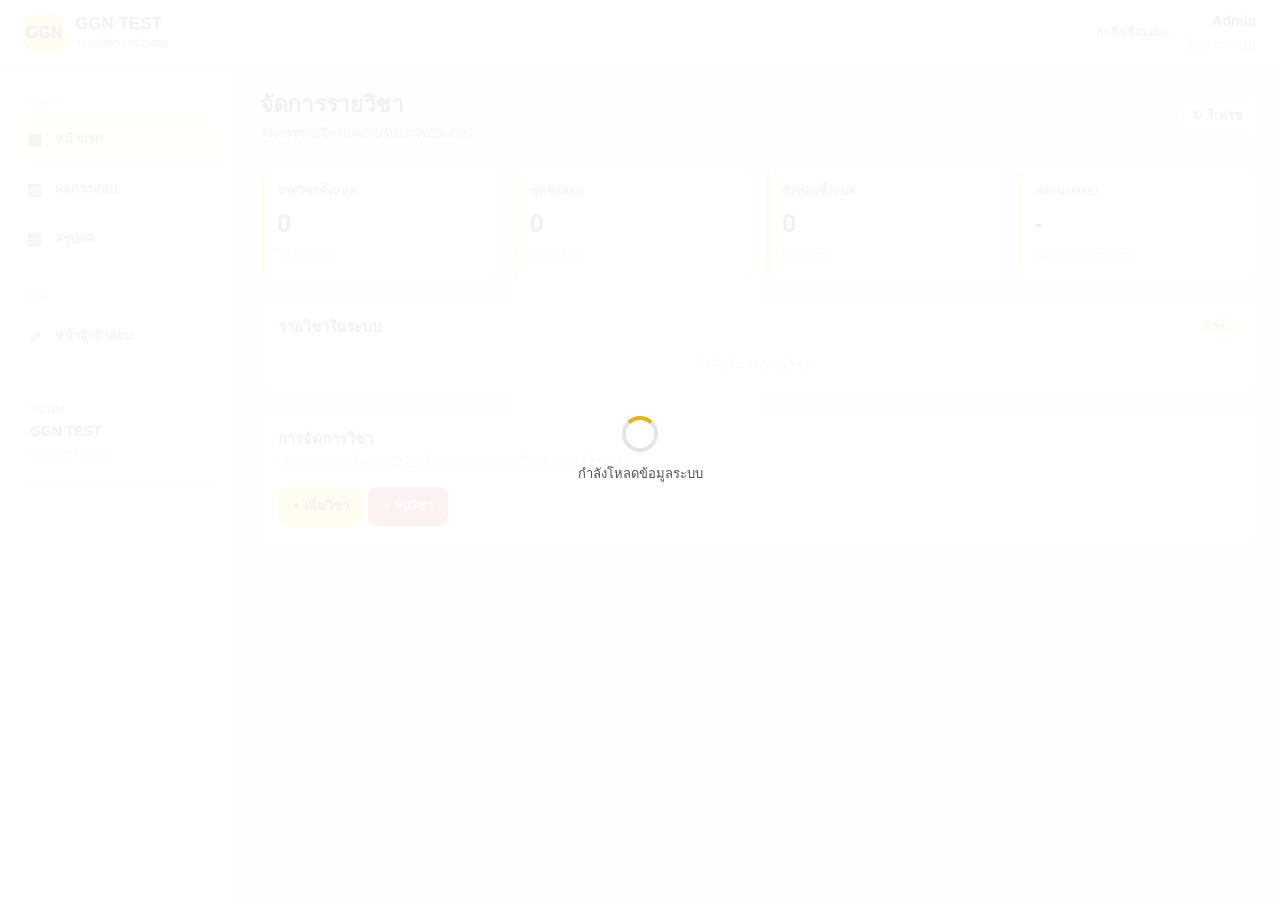
==== commit 91ff4bbc: "Initial commit" ====
--- a/admin.html
+++ b/admin.html
@@ -904,7 +904,7 @@
 
   <!-- SCRIPTS -->
   <script src="js/api.js"></script>
-  <script src="js/admin.js?v=3.2.0"></script>
+  <script src="js/admin.js?v=3.2.1"></script>
 
 </body>
 </html>
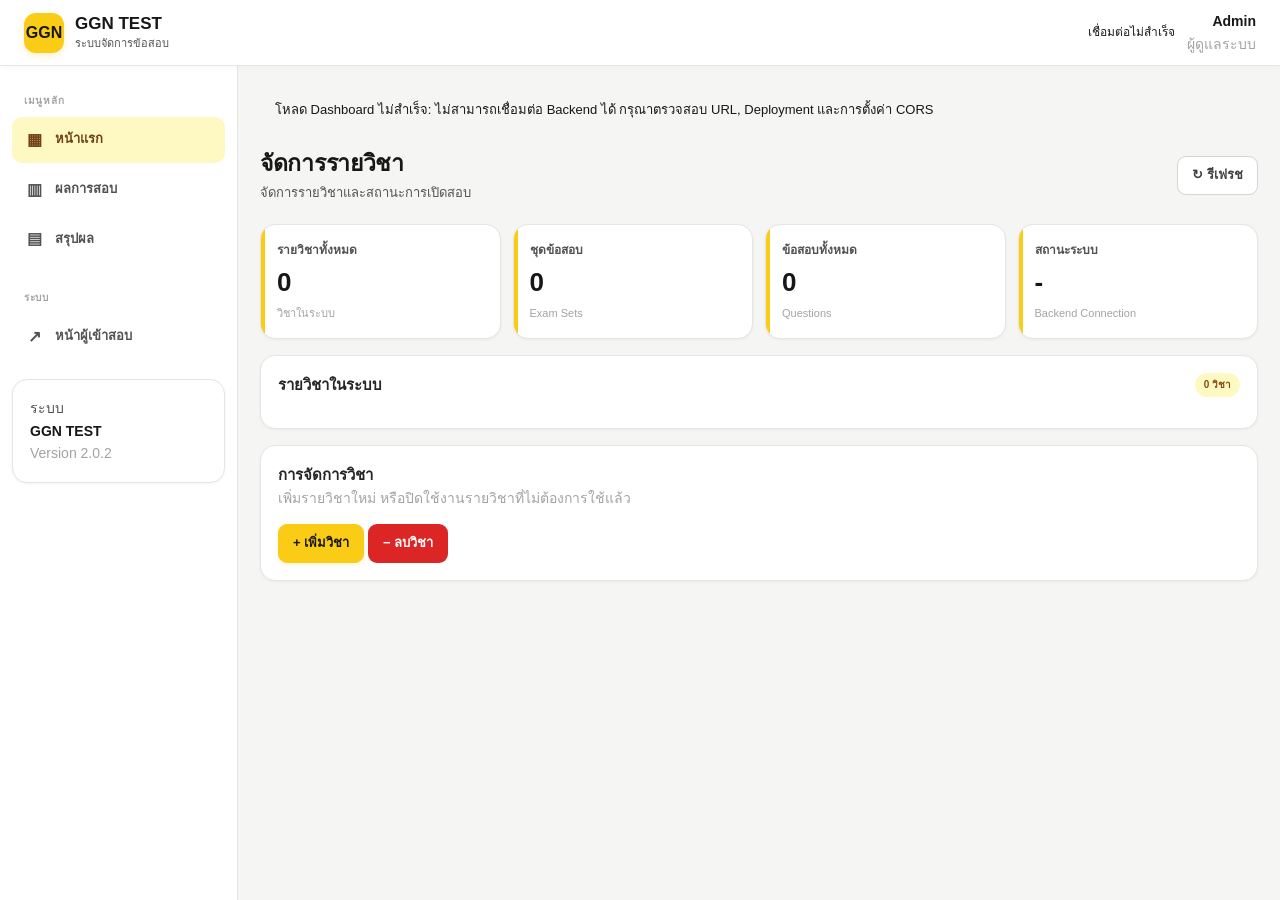
==== commit 833f97e4: "Initial commit" ====
--- a/admin.html
+++ b/admin.html
@@ -352,14 +352,12 @@
         <!-- ==========================================
              PAGE 3: RESULTS
              ========================================== -->
-        <section id="results-section"
-                 class="admin-section hidden">
-
+        <section id="results-section" class="admin-section hidden">
           <div class="page-header">
             <div>
               <h1 class="page-title">ผลการสอบ</h1>
               <p class="page-description">
-                ตรวจสอบคะแนนรายบุคคลทั้ง 9 วิชา และแก้ไขคะแนนรายข้อ
+                ตรวจสอบคะแนนรายบุคคลครบ 9 วิชา และแก้ไขคะแนนรายข้อได้
               </p>
             </div>
             <button type="button" id="btn-refresh-results" class="btn btn-secondary">
@@ -372,65 +370,50 @@
               <div class="form-group">
                 <label for="result-filter-cohort" class="form-label">รุ่นการทดสอบ</label>
                 <select id="result-filter-cohort" class="form-control">
-                  <option value="">เลือกรุ่นสอบ</option>
+                  <option value="">เลือกรุ่นการทดสอบ</option>
                 </select>
               </div>
               <div class="form-group">
                 <label for="result-search" class="form-label">ค้นหาผู้เข้าสอบ</label>
                 <input type="search" id="result-search" class="form-control"
-                       placeholder="ชื่อหรือเลขประจำตัวประชาชน">
+                       placeholder="ชื่อ นามสกุล หรือเลขประจำตัว">
               </div>
             </div>
             <button type="button" id="btn-search-results" class="btn btn-primary">
-              ค้นหา
+              ค้นหาผลสอบ
             </button>
           </div>
 
-          <div id="result-list-panel" class="card">
+          <div class="card">
             <div class="card-header">
-              <div class="card-title">คะแนนผู้เข้าสอบรายบุคคล</div>
-              <span id="result-count" class="badge badge-info">0 รายการ</span>
-            </div>
-            <div id="result-list-loading" class="text-center text-muted">
+              <div class="card-title">คะแนนรายบุคคล</div>
+              <span id="result-count" class="badge badge-info">0 รายชื่อ</span>
+            </div>
+            <div id="result-list-loading" class="text-center text-muted hidden">
               กำลังโหลดผลสอบ...
             </div>
-            <div id="result-table-container" class="table-wrapper hidden">
-              <table class="table result-wide-table">
+            <div id="result-table-container" class="table-wrapper hidden result-wide-table">
+              <table class="table result-person-table">
                 <thead id="result-table-head"></thead>
                 <tbody id="result-table-body"></tbody>
               </table>
             </div>
             <div id="result-list-empty" class="empty-state hidden">
               <div class="empty-state-title">ยังไม่มีข้อมูลผลสอบ</div>
-            </div>
-          </div>
-
-          <div id="result-detail-panel" class="card hidden mt-4">
-            <div class="card-header">
-              <div>
-                <div class="card-title">แก้ไขคะแนนรายบุคคล</div>
-                <div id="result-detail-person" class="text-muted"></div>
-              </div>
-              <button type="button" id="btn-back-results" class="btn btn-secondary">
-                กลับรายการ
-              </button>
-            </div>
-            <p class="text-muted">
-              แสดงคำตอบและคะแนนทั้ง 9 วิชา 90 ข้อ เปลี่ยนคะแนนแล้วระบบจะบันทึกทับทันที
-            </p>
-            <div id="result-detail-loading" class="text-center text-muted hidden">
-              กำลังโหลดรายละเอียด...
-            </div>
-            <div id="result-detail-content" class="result-detail-grid"></div>
+              <p class="empty-state-description">เลือกรุ่นการทดสอบและค้นหาผู้เข้าสอบ</p>
+            </div>
           </div>
         </section>
 
+        <!-- ==========================================
+             PAGE 4: SUMMARY
+             ========================================== -->
         <section id="summary-section" class="admin-section hidden">
           <div class="page-header">
             <div>
               <h1 class="page-title">สรุปผลการสอบ</h1>
               <p class="page-description">
-                คะแนนเฉลี่ยของผู้เข้าสอบทั้งรุ่น แยกตาม 9 วิชา
+                คะแนนเฉลี่ยของผู้เข้าสอบที่สอบเสร็จแล้ว แยกตามรายวิชา
               </p>
             </div>
             <button type="button" id="btn-refresh-summary" class="btn btn-secondary">
@@ -439,25 +422,34 @@
           </div>
 
           <div class="card mb-4">
-            <div class="summary-toolbar">
+            <div class="form-row">
               <div class="form-group">
                 <label for="summary-filter-cohort" class="form-label">รุ่นการทดสอบ</label>
                 <select id="summary-filter-cohort" class="form-control">
                   <option value="">เลือกรุ่นการทดสอบ</option>
                 </select>
               </div>
-              <button type="button" id="btn-load-summary" class="btn btn-primary">
-                แสดงคะแนนเฉลี่ย
-              </button>
-            </div>
+              <div class="form-group">
+                <label for="summary-search" class="form-label">ค้นหาผู้เข้าสอบ (ไม่บังคับ)</label>
+                <input type="search" id="summary-search" class="form-control"
+                       placeholder="ชื่อ นามสกุล หรือเลขประจำตัว">
+              </div>
+            </div>
+            <button type="button" id="btn-load-summary" class="btn btn-primary">
+              แสดงสรุปผล
+            </button>
           </div>
 
           <div class="card">
+            <div class="card-header">
+              <div class="card-title">คะแนนเฉลี่ยรายวิชา</div>
+              <span id="summary-count" class="badge badge-info">0 คน</span>
+            </div>
             <div id="summary-loading" class="text-center text-muted hidden">
-              กำลังคำนวณคะแนนเฉลี่ย...
-            </div>
-            <div class="table-wrapper">
-              <table class="table">
+              กำลังประมวลผลสรุปผล...
+            </div>
+            <div id="summary-table-container" class="table-wrapper hidden">
+              <table class="table summary-average-table">
                 <thead>
                   <tr>
                     <th>ลำดับ</th>
@@ -469,7 +461,8 @@
               </table>
             </div>
             <div id="summary-empty" class="empty-state hidden">
-              <div class="empty-state-title">ยังไม่มีข้อมูลคะแนน</div>
+              <div class="empty-state-title">ยังไม่มีข้อมูลสรุปผล</div>
+              <p class="empty-state-description">เลือกรุ่นก่อน หากต้องการดูเฉพาะบุคคลให้ค้นหาด้วยชื่อหรือเลขประจำตัว</p>
             </div>
           </div>
         </section>
@@ -779,92 +772,6 @@
   </div>
 
   <!-- ================================================
-       SCORE ADJUSTMENT MODAL
-       ================================================ -->
-  <div id="score-modal"
-       class="modal-overlay hidden"
-       role="dialog"
-       aria-modal="true"
-       aria-labelledby="score-modal-title">
-
-    <div class="modal">
-
-      <div class="modal-header">
-        <h3 id="score-modal-title" class="modal-title">
-          ปรับคะแนนสอบ
-        </h3>
-
-        <button type="button"
-                id="btn-close-score-modal"
-                class="btn btn-secondary btn-sm">
-          ปิด
-        </button>
-      </div>
-
-      <form id="score-form">
-        <div class="modal-body">
-
-          <input type="hidden" id="adjust-attempt-id">
-
-          <div class="form-group">
-            <label class="form-label">ผู้เข้าสอบ</label>
-            <strong id="adjust-examinee-name">-</strong>
-          </div>
-
-          <div class="form-group">
-            <label class="form-label">รายวิชา</label>
-            <strong id="adjust-subject-name">-</strong>
-          </div>
-
-          <div class="form-group">
-            <label for="adjust-score" class="form-label">
-              คะแนนใหม่ <span class="required">*</span>
-            </label>
-            <input type="number"
-                   id="adjust-score"
-                   class="form-control"
-                   min="0"
-                   step="0.5"
-                   required>
-            <div class="form-hint">
-              คะแนนต้องไม่เกินคะแนนเต็ม
-            </div>
-          </div>
-
-          <div class="form-group">
-            <label for="adjust-reason" class="form-label">
-              เหตุผลในการปรับคะแนน <span class="required">*</span>
-            </label>
-            <textarea id="adjust-reason"
-                      class="form-control"
-                      rows="3"
-                      required
-                      placeholder="ระบุเหตุผลในการปรับคะแนน..."></textarea>
-          </div>
-
-          <div id="score-form-error"
-               class="alert alert-danger hidden"></div>
-
-        </div>
-
-        <div class="modal-footer">
-          <button type="button"
-                  id="btn-cancel-score"
-                  class="btn btn-secondary">
-            ยกเลิก
-          </button>
-
-          <button type="submit"
-                  id="btn-save-score"
-                  class="btn btn-primary">
-            บันทึกคะแนน
-          </button>
-        </div>
-      </form>
-    </div>
-  </div>
-
-  <!-- ================================================
        CONFIRMATION MODAL
        ================================================ -->
   <div id="admin-confirm-modal"
@@ -904,7 +811,7 @@
 
   <!-- SCRIPTS -->
   <script src="js/api.js"></script>
-  <script src="js/admin.js?v=3.2.1"></script>
+  <script src="js/admin.js?v=3.2.0"></script>
 
 </body>
 </html>
--- a/css/style.css
+++ b/css/style.css
@@ -2824,72 +2824,205 @@
 
 
 /* ======================================================
-   ADMIN RESULTS - VERSION 1.0
-   ====================================================== */
+   GGN TEST ADMIN RESULTS V1
+   ====================================================== */
+
 .result-wide-table {
+  overflow-x: auto;
+  max-width: 100%;
+}
+
+.result-person-table {
   min-width: 1180px;
+  table-layout: auto;
+}
+
+.result-person-table th,
+.result-person-table td {
   white-space: nowrap;
-}
-.result-wide-table th,
-.result-wide-table td {
   text-align: center;
   vertical-align: middle;
 }
-.result-wide-table th:first-child,
-.result-wide-table td:first-child {
+
+.result-person-table th:nth-child(3),
+.result-person-table td:nth-child(3) {
   text-align: left;
-  min-width: 210px;
-}
-.result-detail-grid {
+  min-width: 180px;
+}
+
+.result-score-cell {
+  font-variant-numeric: tabular-nums;
+  font-weight: 700;
+}
+
+.modal-result-detail {
+  width: min(96vw, 1500px);
+  max-width: 1500px;
+  max-height: 92vh;
   display: flex;
   flex-direction: column;
-  gap: 22px;
-}
-.result-subject-detail {
-  border: 1px solid var(--border-color, #e5e7eb);
-  border-radius: 10px;
-  padding: 16px;
-  min-width: 0;
-}
-.result-subject-detail h3 {
-  margin: 0 0 14px;
-  font-size: 1rem;
-}
-.result-question-grid {
-  display: grid;
-  grid-template-columns: repeat(10, minmax(90px, 1fr));
-  gap: 8px;
-}
-.result-question-card {
-  min-width: 0;
-  border: 1px solid var(--border-color, #e5e7eb);
-  border-radius: 8px;
-  padding: 9px;
+}
+
+.modal-result-detail .modal-body {
+  overflow: auto;
+  min-height: 0;
+}
+
+.result-detail-help {
   display: flex;
   flex-direction: column;
-  gap: 7px;
-}
-.result-question-answer {
-  font-size: .78rem;
-  color: var(--text-muted, #6b7280);
-  min-height: 34px;
-  overflow-wrap: anywhere;
-}
-.result-question-card label {
-  font-size: .76rem;
-  font-weight: 600;
-}
+  gap: 5px;
+  margin-bottom: 14px;
+  padding: 11px 13px;
+  border: 1px solid var(--border);
+  border-radius: 9px;
+  background: #fafaf9;
+  color: var(--text-secondary);
+  font-size: 12px;
+}
+
+.result-detail-help span {
+  color: var(--text-muted);
+  font-size: 11px;
+}
+
+.result-question-matrix-wrap {
+  max-height: 65vh;
+  overflow: auto;
+}
+
+.result-question-matrix {
+  min-width: 1420px;
+  table-layout: fixed;
+}
+
+.result-question-matrix th,
+.result-question-matrix td {
+  min-width: 122px;
+  padding: 7px;
+  text-align: center;
+  vertical-align: top;
+}
+
+.result-question-matrix thead th {
+  position: sticky;
+  top: 0;
+  z-index: 2;
+  background: #f5f5f4;
+}
+
+.result-question-matrix .result-subject-name {
+  position: sticky;
+  left: 0;
+  z-index: 3;
+  width: 175px;
+  min-width: 175px;
+  max-width: 175px;
+  background: #fafaf9;
+  text-align: left;
+  white-space: normal;
+}
+
+.result-question-cell {
+  display: flex;
+  flex-direction: column;
+  gap: 5px;
+  min-width: 105px;
+  text-align: left;
+}
+
+.result-question-number {
+  color: var(--text-secondary);
+  font-size: 10px;
+  font-weight: 800;
+}
+
+.result-question-answers {
+  font-size: 11px;
+  font-weight: 700;
+  color: var(--text-primary);
+  white-space: nowrap;
+}
+
+.result-question-score-label {
+  font-size: 10px;
+  color: var(--text-muted);
+}
+
 .result-question-score {
-  min-width: 0;
-  padding: 6px 7px;
-}
-@media (max-width: 1200px) {
-  .result-question-grid {
-    grid-template-columns: repeat(5, minmax(100px, 1fr));
-  }
-}
-@media (max-width: 640px) {
-  .result-question-grid {
-    grid-template-columns: repeat(2, minmax(0, 1fr));
-  }
-}
+  min-height: 32px;
+  padding: 5px 7px;
+  font-size: 12px;
+  text-align: center;
+}
+
+.result-question-save-status {
+  display: block;
+  min-height: 13px;
+  font-size: 10px;
+  color: var(--text-muted);
+}
+
+.result-question-save-status.is-success {
+  color: var(--success);
+}
+
+.result-question-save-status.is-error,
+.result-detail-loading.is-error {
+  color: var(--danger);
+}
+
+.result-question-empty {
+  min-height: 65px;
+  display: grid;
+  place-items: center;
+  color: var(--text-muted);
+  font-size: 10px;
+  white-space: normal;
+}
+
+.summary-average-table {
+  max-width: 850px;
+}
+
+.summary-average-table th,
+.summary-average-table td {
+  text-align: center;
+}
+
+.summary-average-table td:nth-child(2) {
+  text-align: left;
+}
+
+@media (max-width: 768px) {
+  .modal-result-detail {
+    width: 98vw;
+    max-height: 96vh;
+  }
+
+  .result-question-matrix-wrap {
+    max-height: 70vh;
+  }
+}
+
+
+.result-question-prompt {
+  color: var(--text-primary);
+  font-size: 10px;
+  line-height: 1.35;
+  max-height: 42px;
+  overflow: hidden;
+  display: -webkit-box;
+  -webkit-line-clamp: 3;
+  -webkit-box-orient: vertical;
+}
+
+.result-question-answers {
+  white-space: normal;
+  line-height: 1.35;
+  max-height: 58px;
+  overflow: hidden;
+  display: -webkit-box;
+  -webkit-line-clamp: 4;
+  -webkit-box-orient: vertical;
+}
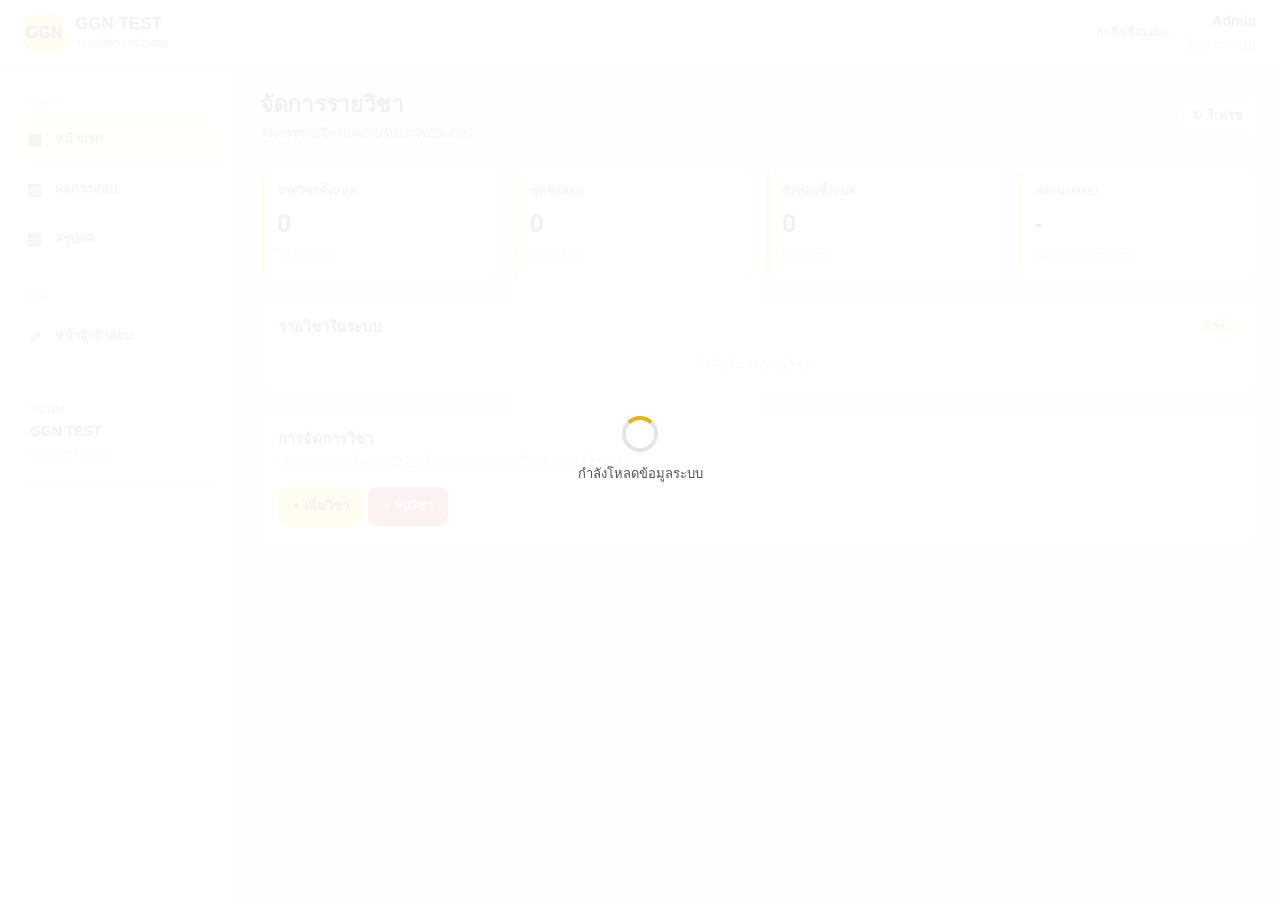
==== commit 1f48d1e0: "Initial commit" ====
--- a/admin.html
+++ b/admin.html
@@ -811,7 +811,12 @@
 
   <!-- SCRIPTS -->
   <script src="js/api.js"></script>
-  <script src="js/admin.js?v=3.2.0"></script>
+
+  <script src="js/admin-results.js?v=1.0.0"></script>
+  <script src="js/admin-result-detail.js?v=1.0.0"></script>
+  <script src="js/admin-summary.js?v=1.0.0"></script>
+
+  <script src="js/admin.js?v=3.5.0"></script>
 
 </body>
 </html>
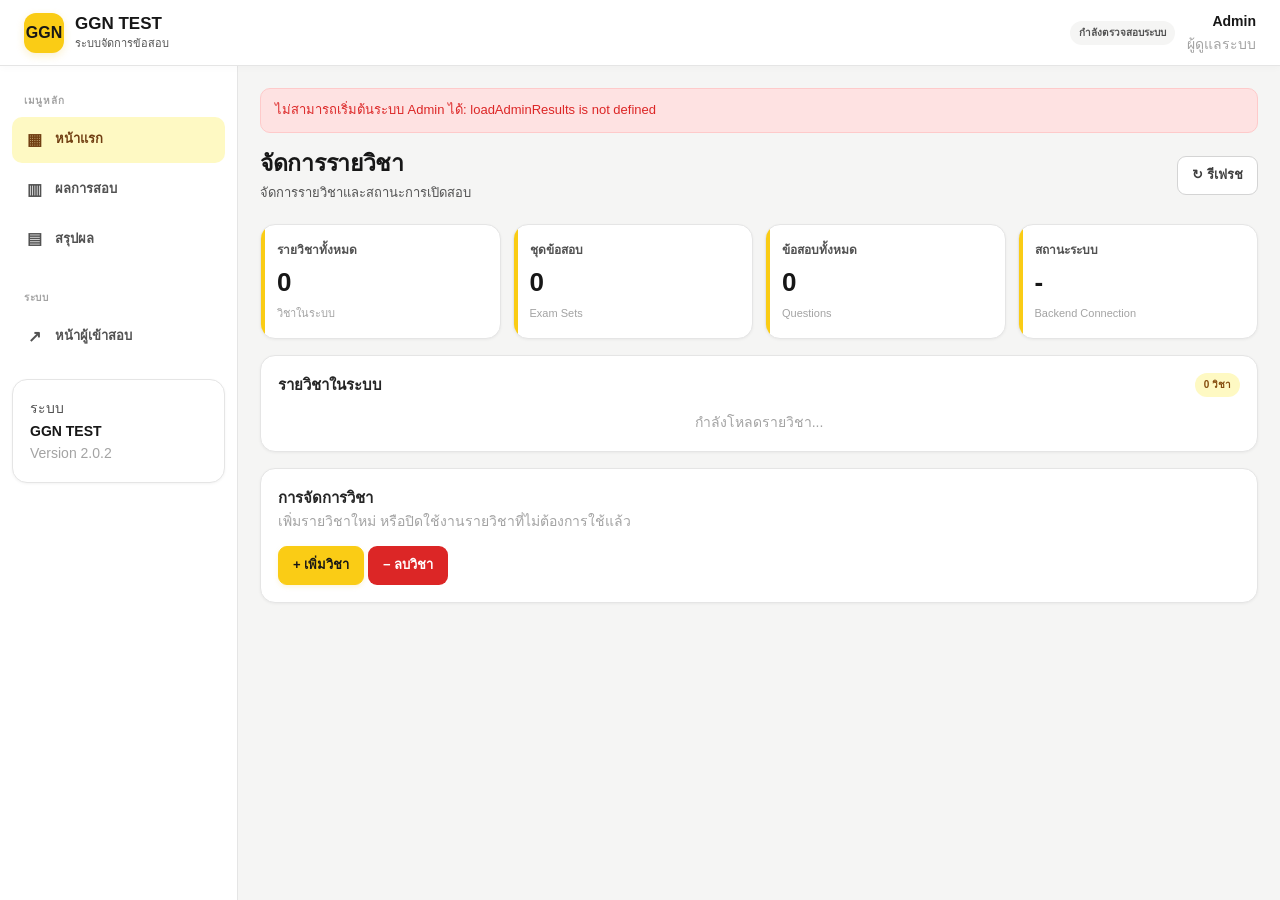
==== commit ac60d7c5: "Initial commit" ====
--- a/admin.html
+++ b/admin.html
@@ -811,12 +811,8 @@
 
   <!-- SCRIPTS -->
   <script src="js/api.js"></script>
-
-  <script src="js/admin-results.js?v=1.0.0"></script>
-  <script src="js/admin-result-detail.js?v=1.0.0"></script>
-  <script src="js/admin-summary.js?v=1.0.0"></script>
-
-  <script src="js/admin.js?v=3.5.0"></script>
+  <script src="js/admin.js?v=3.2.0"></script>
+  <script src="js/admin-result-detail.js?v=1.2.1"></script>
 
 </body>
 </html>
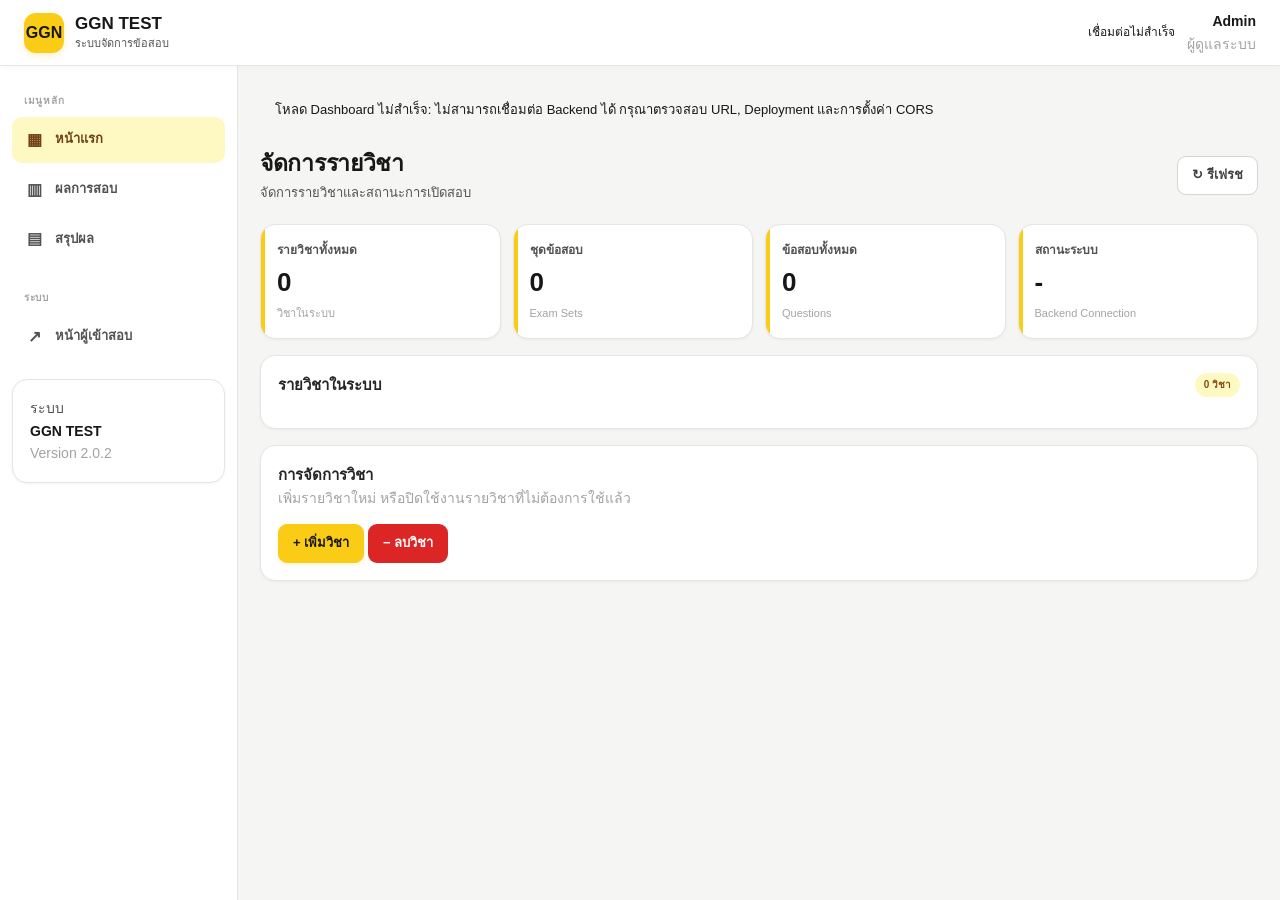
==== commit 23d1e7de: "Initial commit" ====
--- a/admin.html
+++ b/admin.html
@@ -809,9 +809,20 @@
     </div>
   </div>
 
+
   <!-- SCRIPTS -->
-  <script src="js/api.js"></script>
-  <script src="js/admin.js?v=3.2.0"></script>
+  <script src="js/api.js?v=1.0.0"></script>
+
+  <!-- ADMIN CORE -->
+  <script src="js/admin.js?v=3.4.0"></script>
+
+  <!-- ADMIN RESULTS -->
+  <script src="js/admin-results.js?v=1.0.1"></script>
+
+  <!-- ADMIN SUMMARY -->
+  <script src="js/admin-summary.js?v=1.0.1"></script>
+
+  <!-- INDIVIDUAL RESULT DETAIL -->
   <script src="js/admin-result-detail.js?v=1.2.1"></script>
 
 </body>
